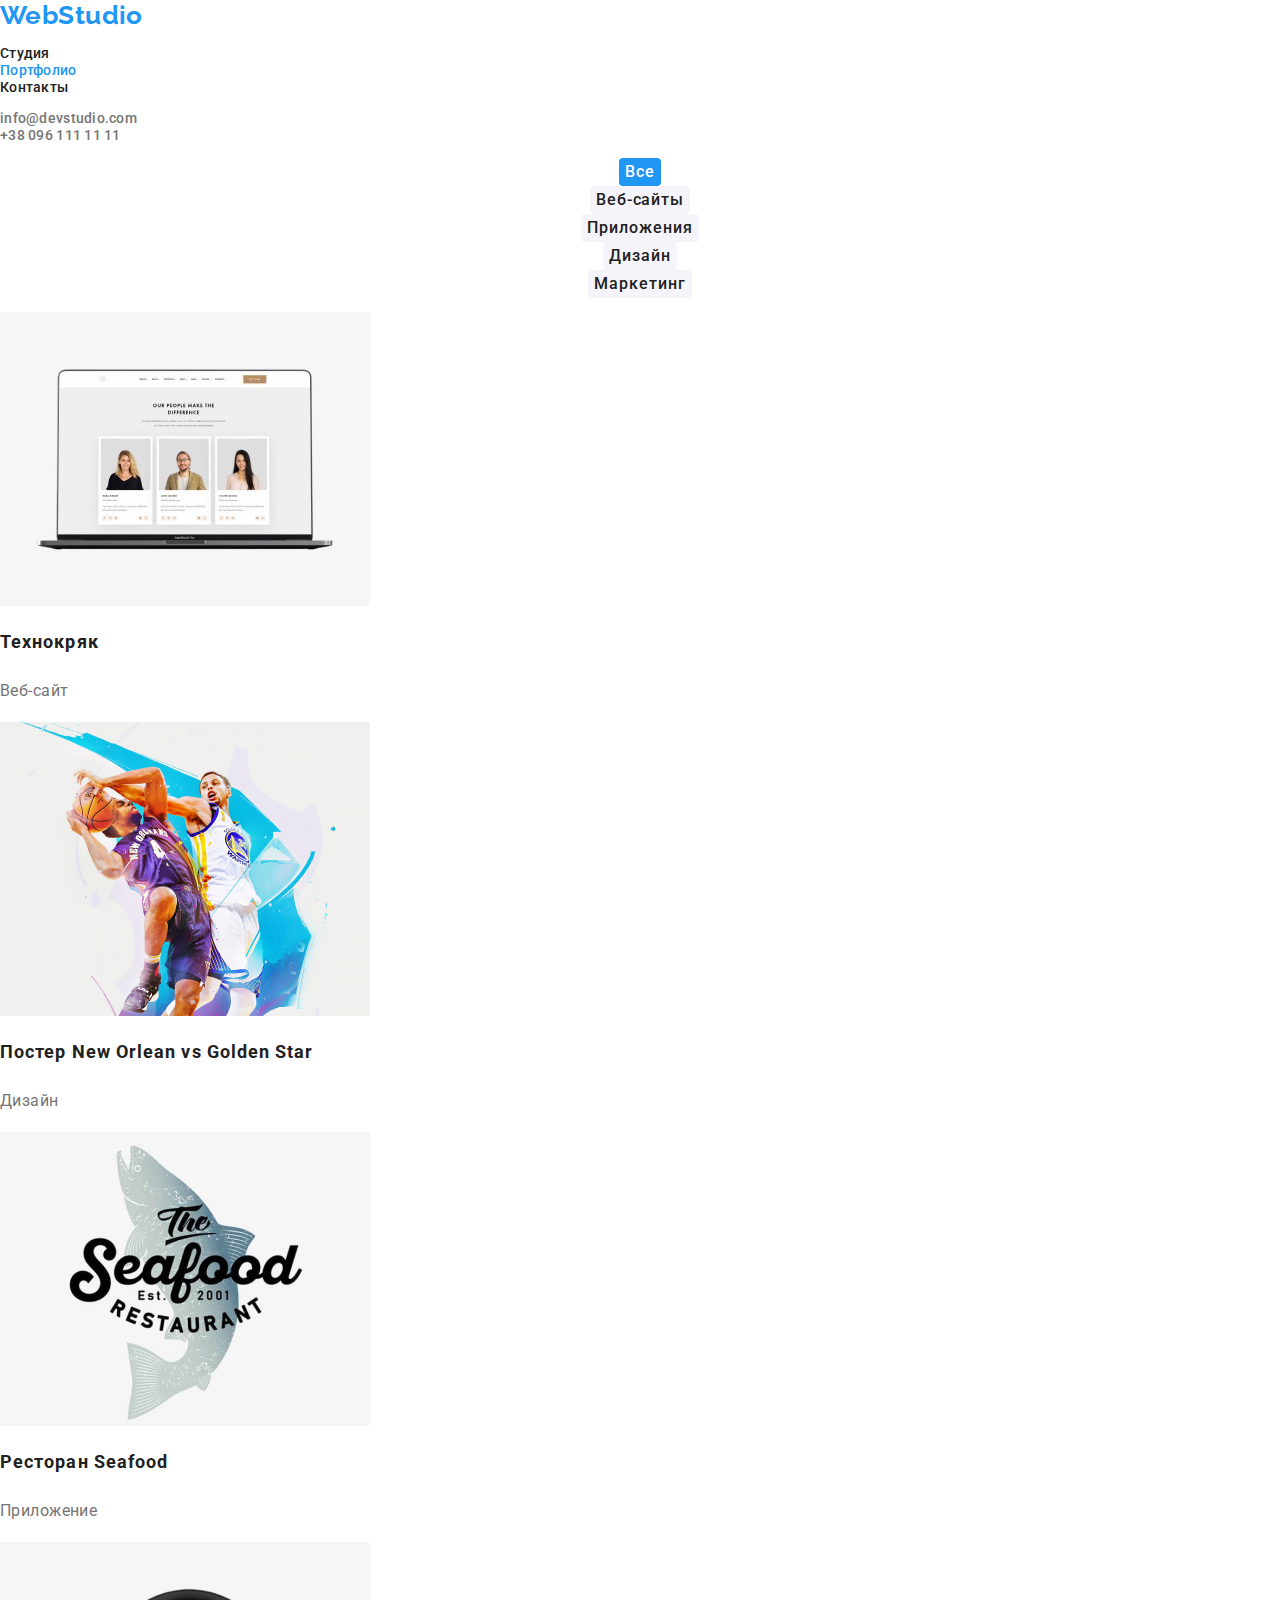
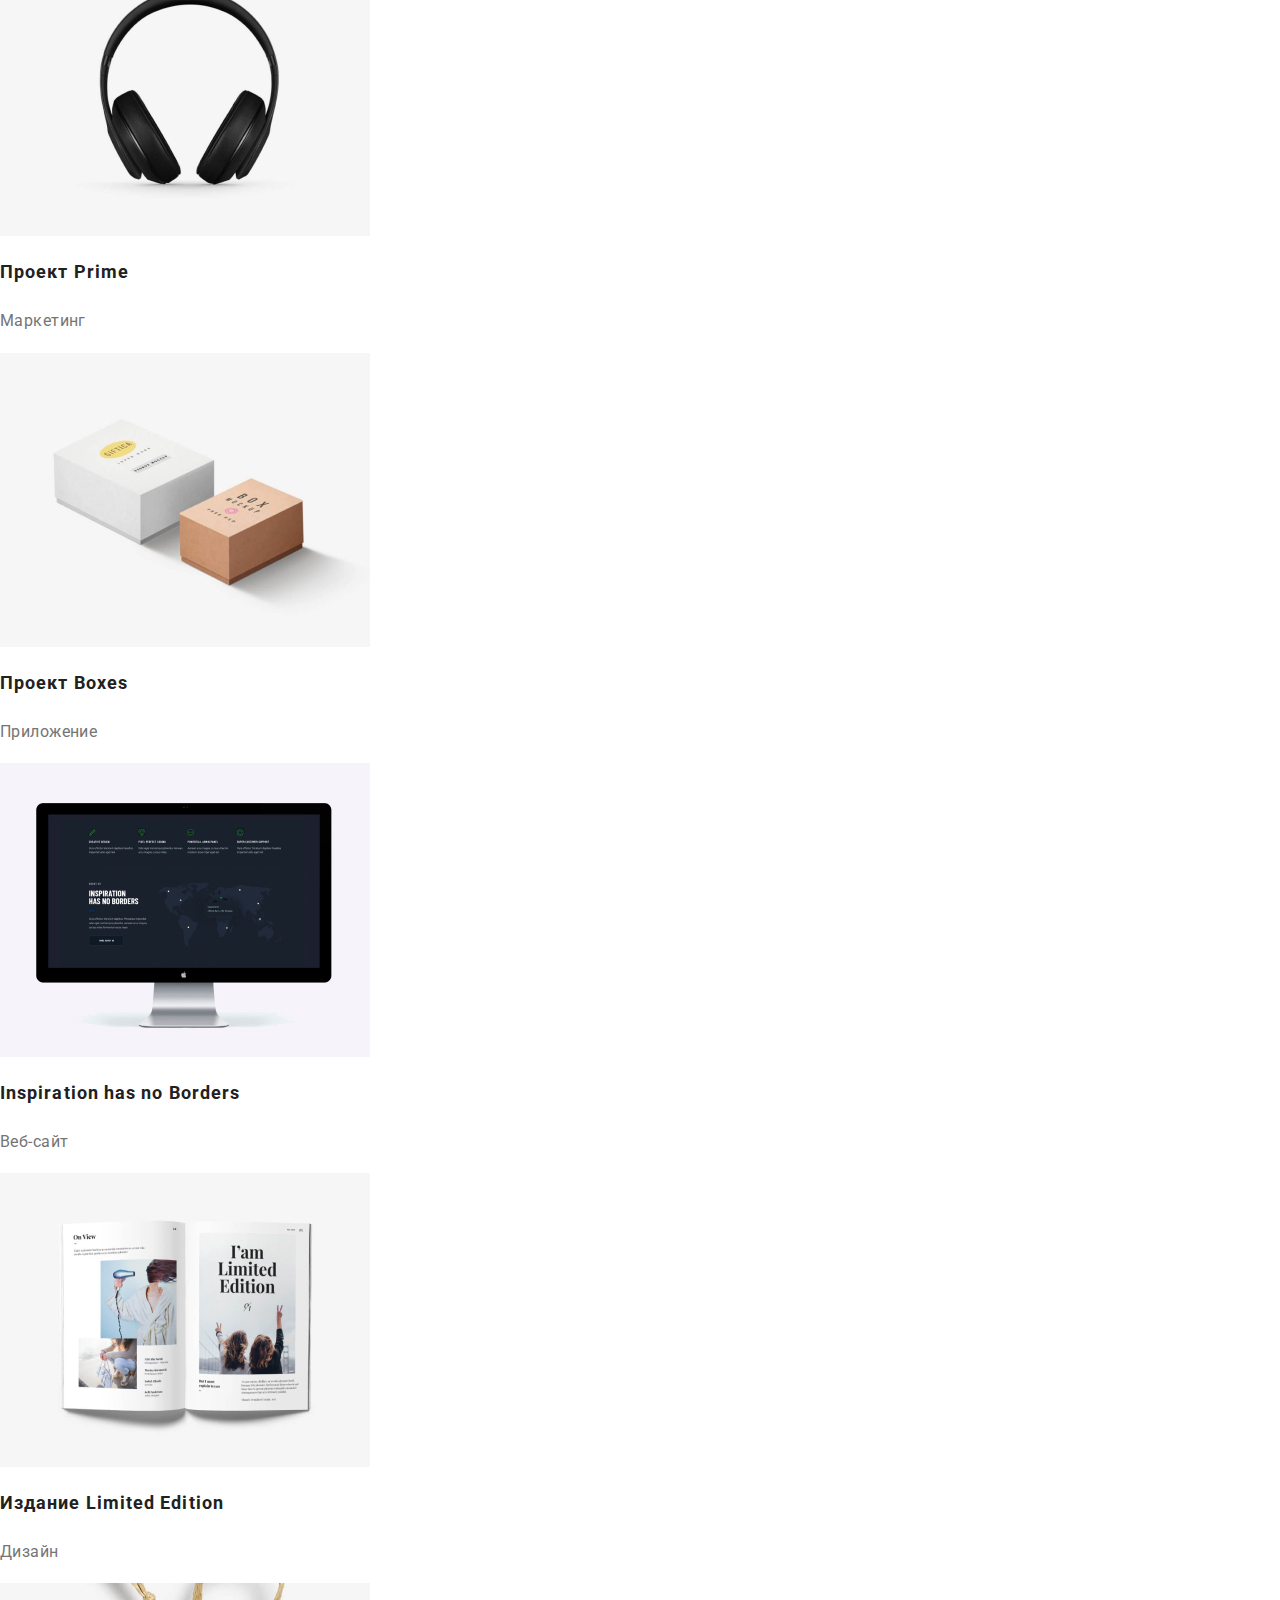
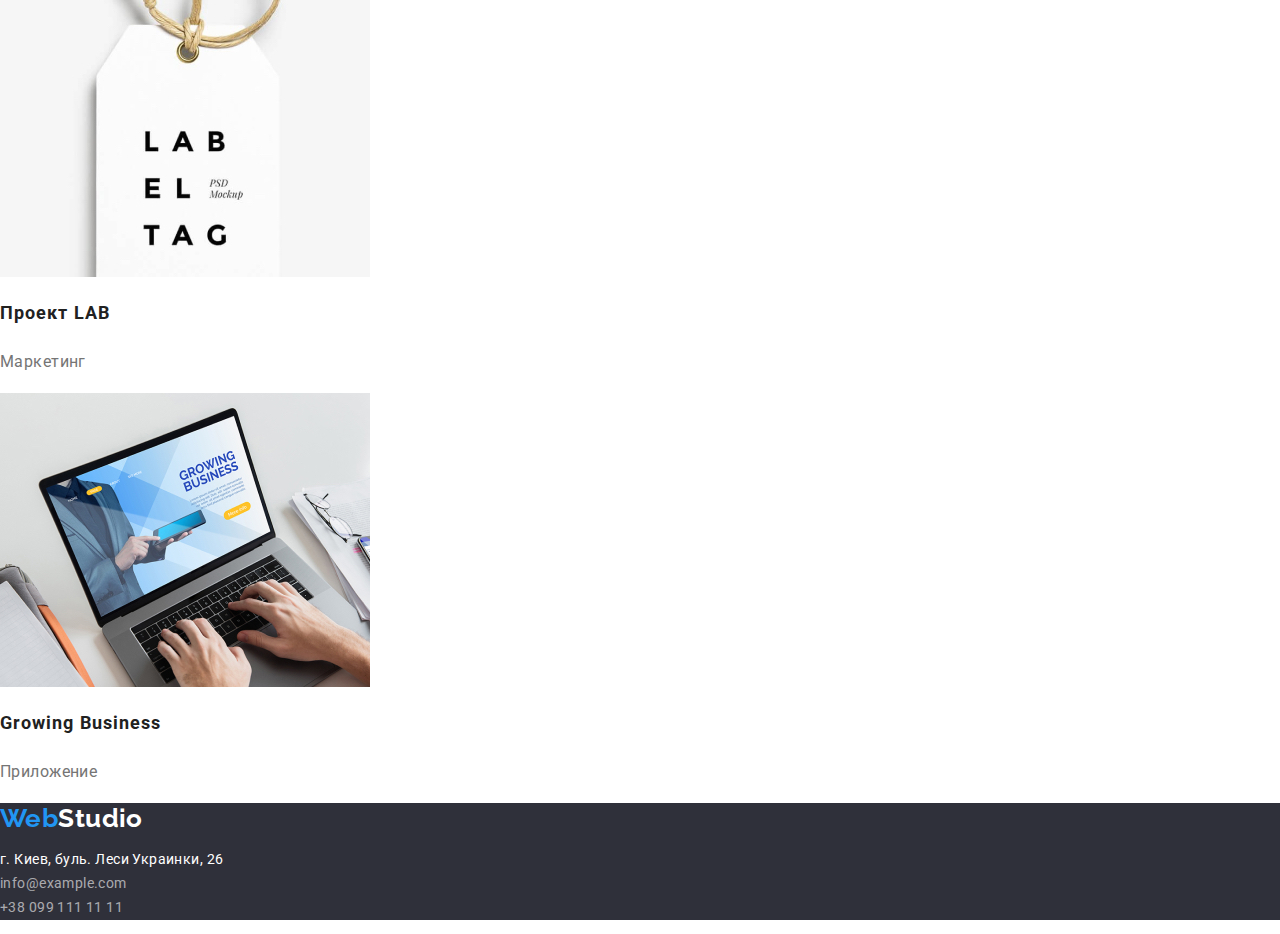
==== portfolio.html @ 5e972051 "Reset to WH2" ====
<!DOCTYPE html>
<html lang="ru">
  <head>
    <meta charset="UTF-8" />
    <meta http-equiv="X-UA-Compatible" content="IE=edge" />
    <meta name="viewport" content="width=device-width, initial-scale=1.0" />

    <!-- Fonts -->
    <!-- Fdixe F1: підключення одним посиланням -->
    <link rel="preconnect" href="https://fonts.googleapis.com" />
    <link rel="preconnect" href="https://fonts.gstatic.com" crossorigin />
    <link
      href="https://fonts.googleapis.com/css2?family=Raleway:wght@700&family=Roboto:wght@400;500;700;900&display=swap"
      rel="stylesheet"
    />
    <!-- End of Fonts -->

    <title>Портфолио</title>

    <!-- Styles -->
    <link
      rel="stylesheet"
      href="https://cdnjs.cloudflare.com/ajax/libs/modern-normalize/1.0.0/modern-normalize.min.css"
    />
    <link rel="stylesheet" href="./css/styles.css" />
  </head>

  <body>
    <header class="header">
      <a href="./index.html" class="header-logo" lang="en">
        <span class="accent">Web</span>Studio
      </a>

      <nav>
        <ul class="list-style-none">
          <li>
            <a href="./index.html" class="header-menu-item">Студия</a>
          </li>
          <li>
            <a href="./portfolio.html" class="header-menu-item accent">Портфолио</a>
          </li>
          <li>
            <a href="" class="header-menu-item">Контакты</a>
          </li>
        </ul>
      </nav>

      <ul class="list-style-none">
        <li>
          <a href="mailto:info@devstudio.com" class="header-link-item">info@devstudio.com</a>
        </li>
        <li>
          <a href="tel:+380961111111" class="header-link-item">+38 096 111 11 11</a>
        </li>
      </ul>
    </header>

    <main>
      <section>
        <h1 class="portfolio-title">Примеры выполненных работ</h1>

        <ul class="list-style-none">
          <li>
            <button type="button" class="filter-button accent-button">Все</button>
          </li>
          <li>
            <button type="button" class="filter-button">Веб-сайты</button>
          </li>
          <li>
            <button type="button" class="filter-button">Приложения</button>
          </li>
          <li>
            <button type="button" class="filter-button">Дизайн</button>
          </li>
          <li>
            <button type="button" class="filter-button">Маркетинг</button>
          </li>
        </ul>

        <ul class="list-style-none">
          <li>
            <a href="#" class="example-link">
              <img
                src="./images/portfolio-img-1-1.jpg"
                alt="Веб-сайт Технокряк"
                width="370"
                height="294"
              />
              <h2 class="example-title">Технокряк</h2>
              <p class="example-text">Веб-сайт</p>
            </a>
          </li>
          <li>
            <a href="#" class="example-link">
              <img
                src="./images/portfolio-img-1-2.jpg"
                alt="Дизайн Постер Нью Орлеан против Голден Стар"
                width="370"
                height="294"
              />
              <h2 class="example-title">Постер <span lang="en">New Orlean vs Golden Star</span></h2>
              <p class="example-text">Дизайн</p>
            </a>
          </li>
          <li>
            <a href="#" class="example-link">
              <img
                src="./images/portfolio-img-1-3.jpg"
                alt="Приложение Ресторан Сифуд"
                width="370"
                height="294"
              />
              <h2 class="example-title">Ресторан <span lang="en">Seafood</span></h2>
              <p class="example-text">Приложение</p></a
            >
          </li>
          <li>
            <a href="#" class="example-link">
              <img
                src="./images/portfolio-img-2-1.jpg"
                alt="Маркетинг Проект Прайм"
                width="370"
                height="294"
              />
              <h2 class="example-title">Проект <span lang="en">Prime</span></h2>
              <p class="example-text">Маркетинг</p>
            </a>
          </li>
          <li>
            <a href="#" class="example-link">
              <img
                src="./images/portfolio-img-2-2.jpg"
                alt="Приложение Проект Боксз"
                width="370"
                height="294"
              />
              <h2 class="example-title">Проект <span lang="en">Boxes</span></h2>
              <p class="example-text">Приложение</p>
            </a>
          </li>
          <li>
            <a href="#" class="example-link">
              <img
                src="./images/portfolio-img-2-3.jpg"
                alt="Веб-сайт Инспирейшн хэз ноу Бордерз"
                width="370"
                height="294"
              />
              <h2 class="example-title"><span lang="en">Inspiration has no Borders</span></h2>
              <p class="example-text">Веб-сайт</p>
            </a>
          </li>
          <li>
            <a href="#" class="example-link">
              <img
                src="./images/portfolio-img-3-1.jpg"
                alt="Дизайн Издание Лимитд Эдишн"
                width="370"
                height="294"
              />
              <h2 class="example-title">Издание <span lang="en">Limited Edition</span></h2>
              <p class="example-text">Дизайн</p></a
            >
          </li>
          <li>
            <a href="#" class="example-link">
              <img
                src="./images/portfolio-img-3-2.jpg"
                alt="Маркетинг Проект ЛЭБ"
                width="370"
                height="294"
              />
              <h2 class="example-title">Проект <span lang="en">LAB</span></h2>
              <p class="example-text">Маркетинг</p>
            </a>
          </li>
          <li>
            <a href="#" class="example-link">
              <img
                src="./images/portfolio-img-3-3.jpg"
                alt="Приложение Гроуин Бизнес"
                width="370"
                height="294"
              />
              <h2 class="example-title"><span lang="en">Growing Business</span></h2>
              <p class="example-text">Приложение</p></a
            >
          </li>
        </ul>
      </section>
    </main>

    <footer class="footer">
      <a href="./index.html" class="footer-logo" lang="en"><span class="accent">Web</span>Studio</a>
      <address class="footer-address">
        <ul class="list-style-none">
          <li class="footer-postadress">г. Киев, буль. Леси Украинки, 26</li>
          <li>
            <a href="mailto:info@example.com" class="footer-contacts">info@example.com</a>
          </li>
          <li>
            <a href="tel:+380991111111" class="footer-contacts">+38 099 111 11 11</a>
          </li>
        </ul>
      </address>
    </footer>
  </body>
</html>
---- css/styles.css ----
/* Colors of project */
:root {
  --logo-header-color: #000000;
  --logo-footer-color: #ffffff;
  --accent-color: #2196f3;
  --header-menu-color: #212121;
  --header-link-color: #757575;
  --header-border-color: #ececec;
  --footer-address-color: #ffffff;
  --footer-contacts-color: rgba(255, 255, 255, 0.6);
  --hero-title-color: #ffffff;
  --button-accent-color: #ffffff;
  --button-accent-bg: #2196f3;
  --button-color: #212121;
  --button-bg: #f5f4fa;
  --h2-color: #212121;
  --h3-color: #212121;
  --p-color: #757575;
  --body-bg: #ffffff;
  --footer-bg: #2f303a;
  --hero-bg: #2f303a;
  --header-bg: #ffffff;
  --border-line-color: #eeeeee;
  --our-team-section-bg: #f5f4fa;
}

/* body */
body {
  font-family: 'Roboto', 'Arial', sans-serif;
  background-color: var(--body-bg);
  color: var(--p-color);
  font-size: 14px;
  letter-spacing: 0.03em;
}

/* common styles for header and footer*/

/* Header */
.header {
  background-color: var(--header-bg);
  border-width: 2px;
  border-color: var(--header-border-color);
}

.nav {
  display: inline-block;
  width: 532px;
}
/* Logo */
.header-logo {
  font-family: 'Raleway', 'Arial', sans-serif;
  font-size: 26px;
  font-weight: 700;
  line-height: 1.19;
  color: var(--logo-header-color);
  text-decoration: none;
  margin-left: ;
  margin-top: 24;
}

.header-logo:hover,
.header-logo:focus {
  color: var(--accent-color);
}
/* End of logo */

/* Menu */

.header-menu {
  margin-left: 93px;
  margin-top: 32px;
  padding: 0;
}

.header-menu-item {
  text-decoration: none;
  font-weight: 500;
  color: var(--header-menu-color);
  line-height: 1.14;
  letter-spacing: 0.02em;
}

.header-menu-item:hover,
.header-menu-item:focus {
  color: var(--accent-color);
}
/* Links */

.header-link-item {
  text-decoration: none;
  font-weight: 500;
  color: var(--header-link-color);
  line-height: 1.14;
  letter-spacing: 0.02em;
}

.header-link-item:hover,
.header-link-item:focus {
  color: var(--accent-color);
}

/* Footer */
.footer {
  background-color: var(--footer-bg);
}

.footer-logo {
  font-family: 'Raleway', 'Arial', sans-serif;
  font-size: 26px;
  font-weight: 700;
  line-height: 1.19;
  color: var(--logo-footer-color);
  text-decoration: none;
}

.footer-logo:hover,
.footer-logo:focus {
  color: var(--accent-color);
}

.footer-address {
  font-style: normal;
}

.footer-postadress {
  line-height: 1.71;
  color: var(--footer-address-color);
}

.footer-contacts {
  text-decoration: none;
  color: var(--footer-contacts-color);
  line-height: 1.71;
}

.footer-contacts:hover,
.footer-contacts:focus {
  color: var(--accent-color);
}
/* styles for index.html/main */

/* Hero */
.hero {
  background-color: var(--hero-bg);
  color: var(--hero-title-color);
  padding-top: 200px;
}

.hero-title {
  font-weight: 900;
  font-size: 44px;
  line-height: 1.36;
  letter-spacing: 0.06em;
  text-transform: uppercase;
}

.hero-button {
  background-color: var(--button-accent-bg);
  color: var(--button-accent-color);
  border-color: var(--button-accent-bg);
  font-family: inherit;
  border-radius: 4px;
  font-weight: 700;
  font-size: 16px;
  line-height: 1.88;
  align-items: center;
  text-align: center;
  letter-spacing: 0.06em;
  margin-top: 30px;
  margin: auto;
  border-width: 2px;
  cursor: pointer;
}

.hero-button:hover,
.hero-button:focus {
  background-color: var(--button-accent-color);
  color: var(--button-accent-bg);
  border-color: var(--button-accent-bg);
}

/* Peculiarities */

.perculiarities {
  width: 1140px;
  margin: auto;
}

.peculiarities-title-hide,
.portfolio-title {
  display: none;
}

.peculiarities-title {
  font-weight: 700;
  line-height: 1.14;
  text-transform: uppercase;
  color: var(--h3-color);
}

.peculiarities-p {
  width: 270px;
  line-height: 1.71;
}
/* destinations */
.destinations {
  width: 1240px;
  margin: auto;
}

.destinations-title {
  font-weight: 700;
  font-size: 36px;
  line-height: 1.17;
  color: var(--h2-color);
}

/* Our team */
.team {
  background-color: var(--our-team-section-bg);
  padding: auto;
  padding-top: 94px;
  padding-bottom: 94px;
}
.team-title {
  font-weight: 700;
  font-size: 36px;
  line-height: 1.17;
  color: var(--h2-color);
}

.team-list {
  list-style: none;
}

.team-name {
  font-weight: 500;
  font-size: 16px;
  line-height: 1.19;
  color: var(--h3-color);
}

.team-position {
  font-size: 16px;
  line-height: 1.19;
  color: var(--p-color);
}
/* styles for portfolio.html/main */

.filter-button {
  background-color: var(--button-bg);
  color: var(--button-color);
  border-radius: 4px;
  font-family: inherit;
  font-weight: 500;
  font-size: 16px;
  line-height: 1.63;
  display: flex;
  align-items: center;
  text-align: center;
  letter-spacing: 0.06em;
  margin-top: 30px;
  margin: auto;
  border: none;
  cursor: pointer;
}

.filter-button:hover,
.filter-button:focus {
  background-color: var(--button-accent-bg);
  color: var(--button-accent-color);
}

.accent-button {
  background-color: var(--button-accent-bg);
  color: var(--button-accent-color);
}

.example-link {
  text-decoration: none;
  color: inherit;
}

.example-title {
  font-weight: 700;
  font-size: 18px;
  line-height: 2;
  letter-spacing: 0.06em;
  color: var(--h2-color);
}

.example-text {
  font-size: 16px;
  line-height: 1.88;
}
/* Color accent */
.accent {
  color: var(--accent-color);
}
/* List style: none */
.list-style-none {
  padding: 0;
  list-style: none;
  text-decoration: none;
}

.item-inline-block {
  display: inline-block;
}
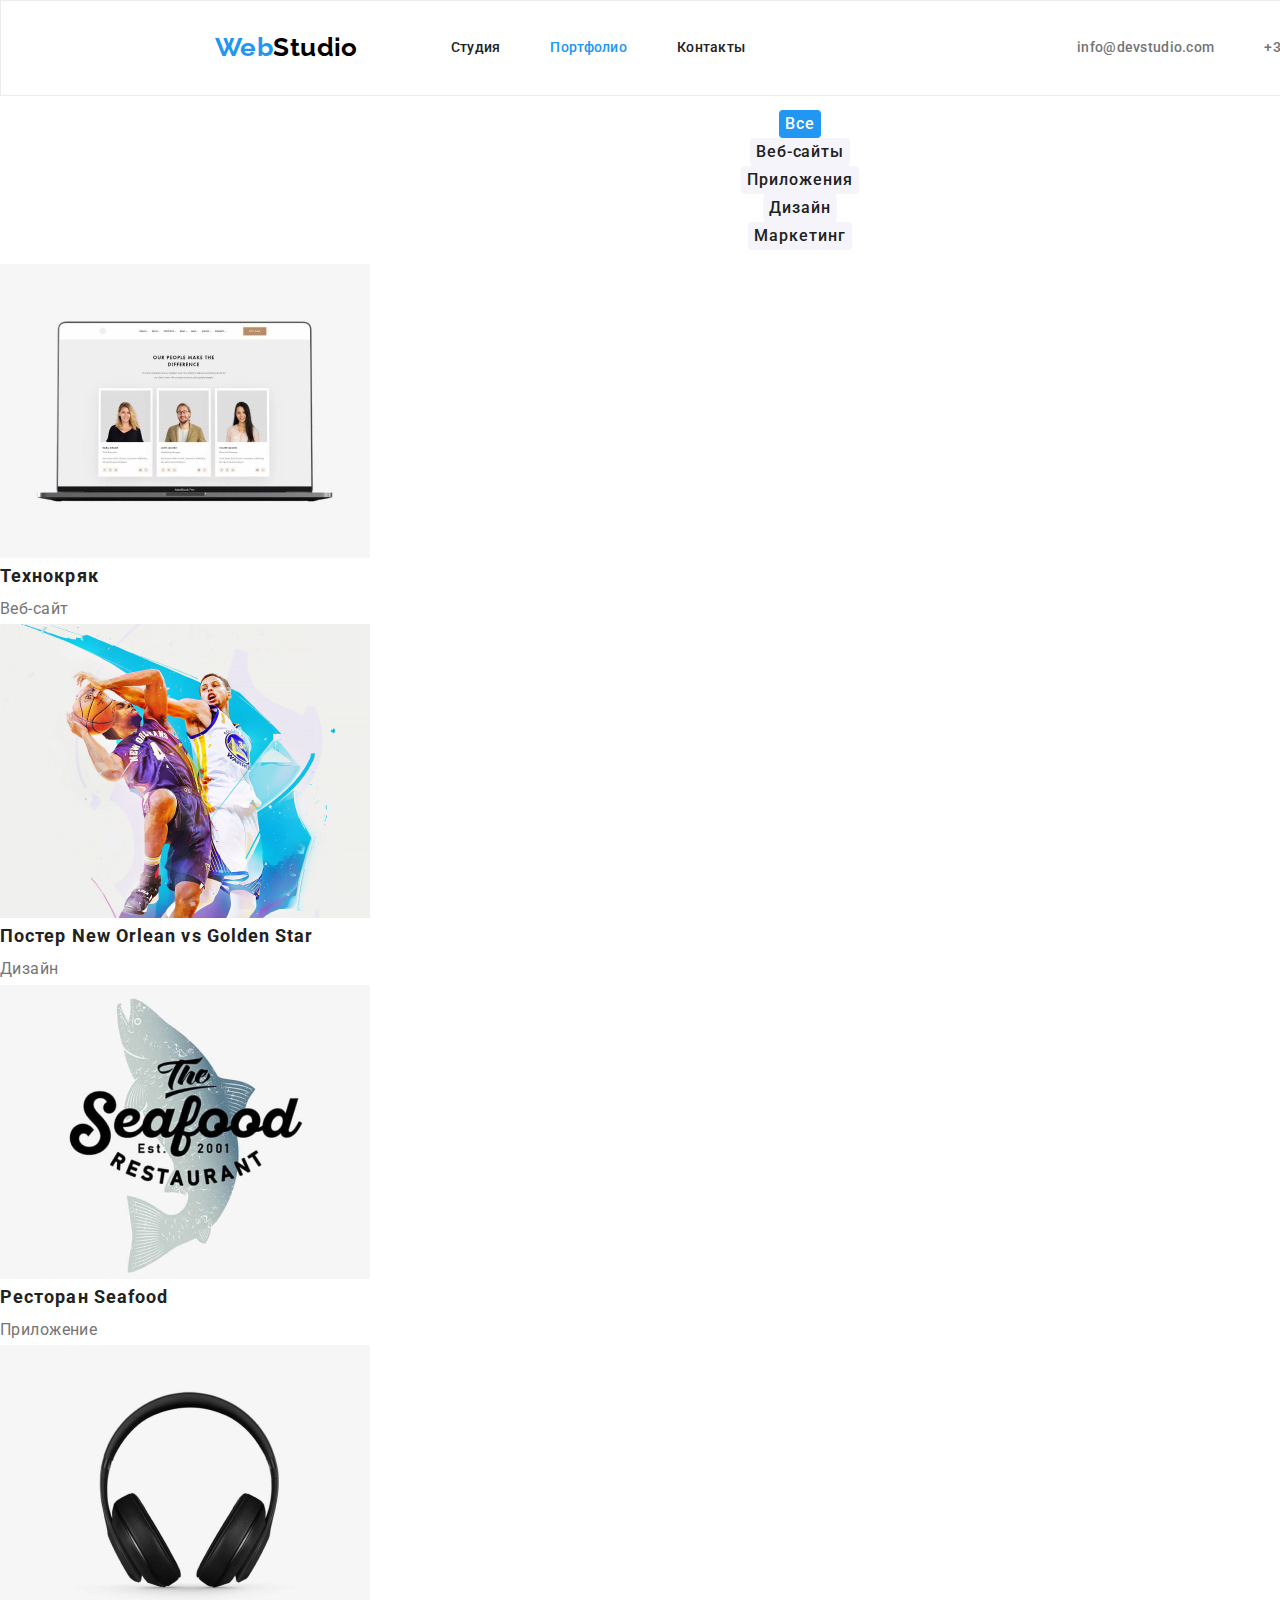
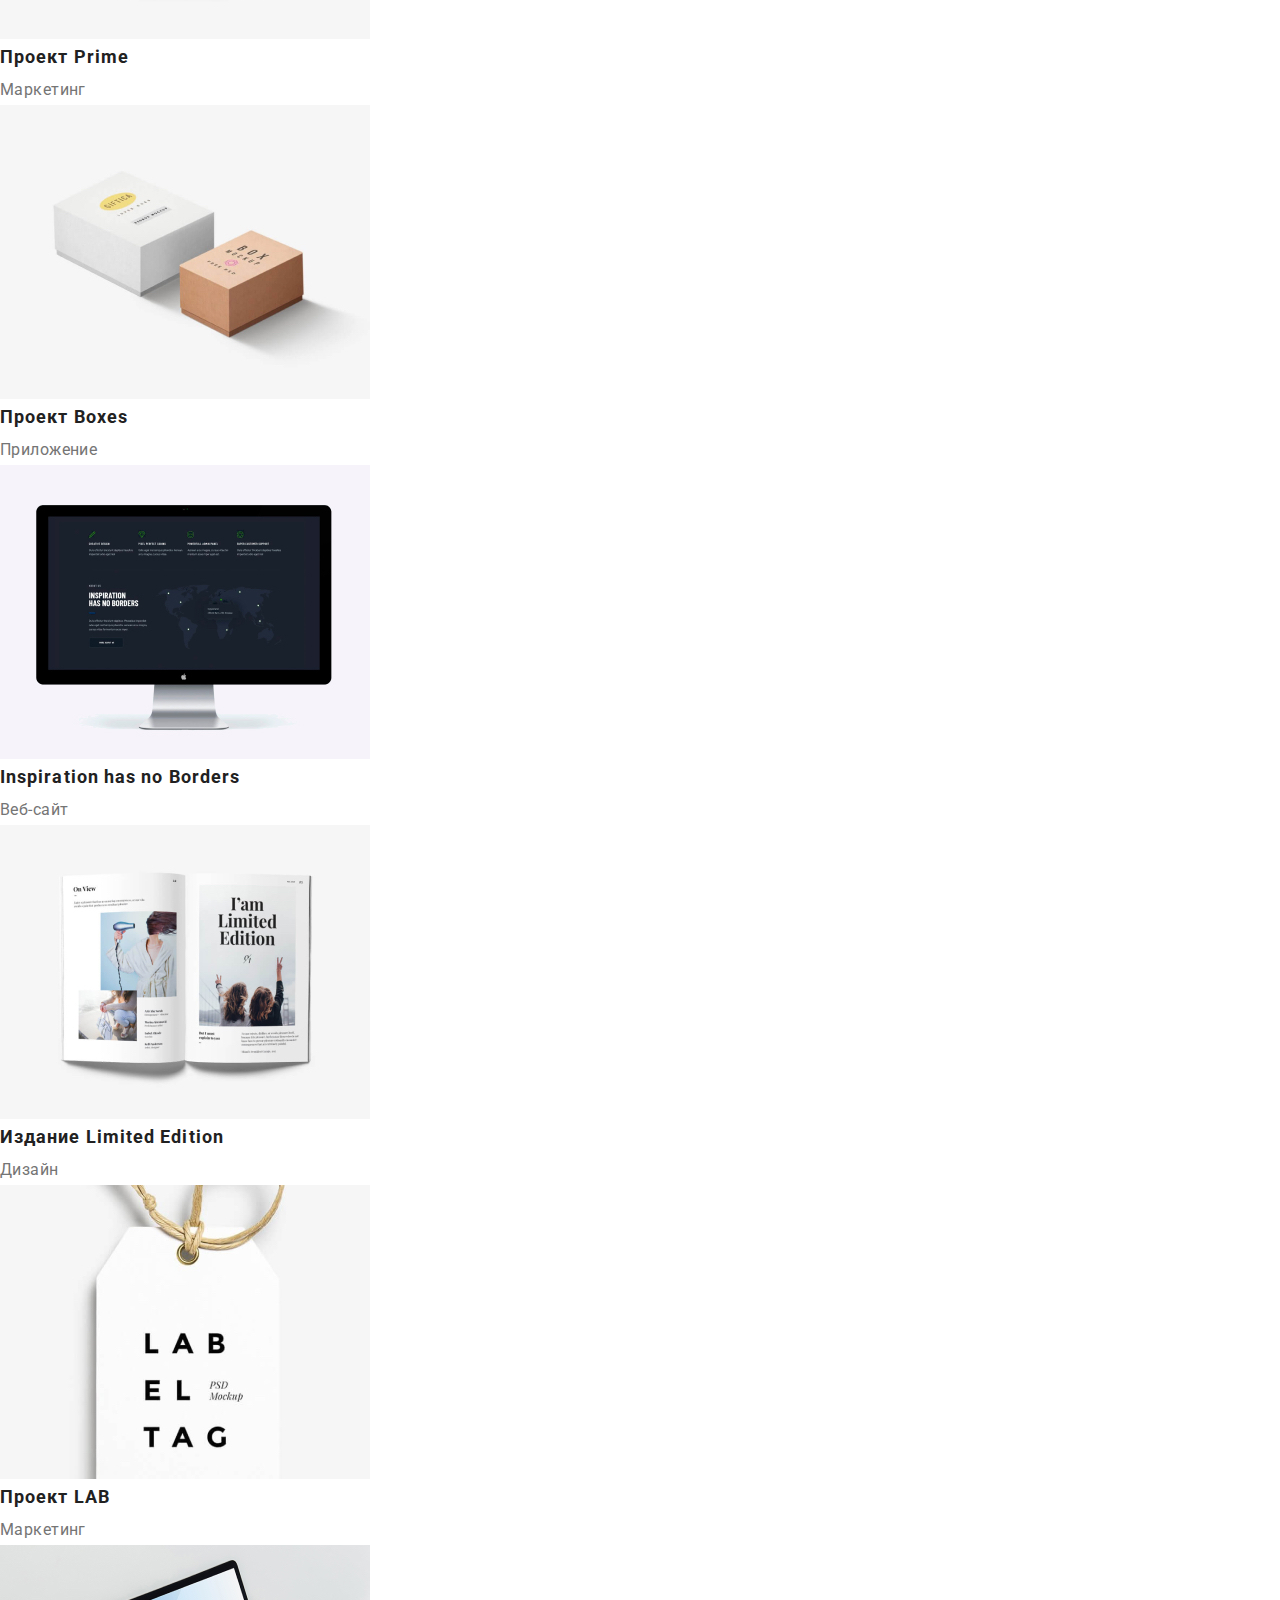
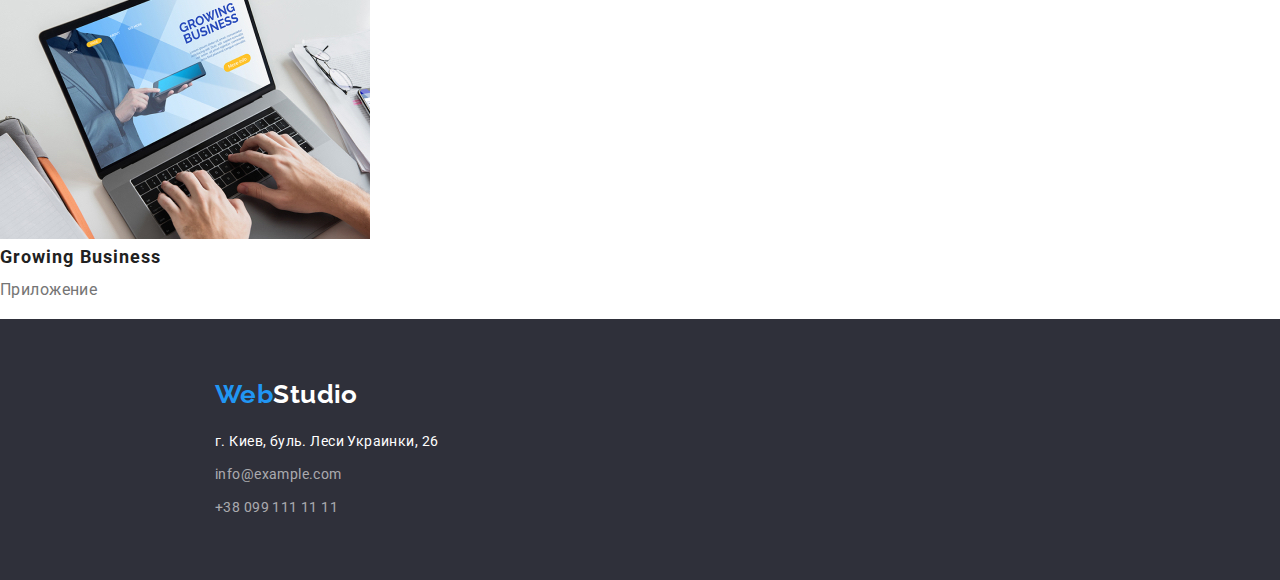
==== commit 6715f71c: "fixed footer" ====
--- a/portfolio.html
+++ b/portfolio.html
@@ -27,32 +27,35 @@
 
   <body>
     <header class="header">
-      <a href="./index.html" class="header-logo" lang="en">
+			<div class="container">
+				<a href="./index.html" class="header-logo" lang="en">
         <span class="accent">Web</span>Studio
       </a>
 
       <nav>
-        <ul class="list-style-none">
-          <li>
-            <a href="./index.html" class="header-menu-item">Студия</a>
-          </li>
-          <li>
-            <a href="./portfolio.html" class="header-menu-item accent">Портфолио</a>
-          </li>
-          <li>
-            <a href="" class="header-menu-item">Контакты</a>
+        <ul class="header-menu">
+          <li class="header-item">
+            <a href="./index.html" class="header-menu-item-decor">Студия</a>
+          </li>
+          <li class="header-item">
+            <a href="./portfolio.html" class="header-menu-item-decor accent">Портфолио</a>
+          </li>
+          <li class="header-item">
+            <a href="" class="header-menu-item-decor">Контакты</a>
           </li>
         </ul>
       </nav>
 
-      <ul class="list-style-none">
+      <ul class="header-links">
+        <li class="header-item">
+          <a href="mailto:info@devstudio.com" class="header-link-item-decor">info@devstudio.com</a>
+        </li class="header-item">
         <li>
-          <a href="mailto:info@devstudio.com" class="header-link-item">info@devstudio.com</a>
-        </li>
-        <li>
-          <a href="tel:+380961111111" class="header-link-item">+38 096 111 11 11</a>
+          <a href="tel:+380961111111" class="header-link-item-decor">+38 096 111 11 11</a>
         </li>
       </ul>
+			</div>
+      
     </header>
 
     <main>
@@ -191,18 +194,20 @@
     </main>
 
     <footer class="footer">
-      <a href="./index.html" class="footer-logo" lang="en"><span class="accent">Web</span>Studio</a>
-      <address class="footer-address">
-        <ul class="list-style-none">
-          <li class="footer-postadress">г. Киев, буль. Леси Украинки, 26</li>
-          <li>
-            <a href="mailto:info@example.com" class="footer-contacts">info@example.com</a>
-          </li>
-          <li>
-            <a href="tel:+380991111111" class="footer-contacts">+38 099 111 11 11</a>
+			<div class="container">
+				<a href="/" class="footer-logo" lang="en"><span class="accent">Web</span>Studio</a>
+      <address>
+        <ul class="footer-address-lists">
+          <li class="footer-postaddress">г. Киев, буль. Леси Украинки, 26</li>
+          <li>
+            <a href="mailto:info@example.com" class="footer-mailto">info@example.com</a>
+          </li>
+          <li>
+            <a href="tel:+380991111111" class="footer-tel">+38 099 111 11 11</a>
           </li>
         </ul>
       </address>
+			</div>
     </footer>
   </body>
 </html>
--- a/css/styles.css
+++ b/css/styles.css
@@ -22,6 +22,10 @@
   --header-bg: #ffffff;
   --border-line-color: #eeeeee;
   --our-team-section-bg: #f5f4fa;
+
+  --grid-set-gap: 30px;
+  --container-width: 1200px;
+  --body-width: 1600px;
 }
 
 /* body */
@@ -31,48 +35,86 @@
   color: var(--p-color);
   font-size: 14px;
   letter-spacing: 0.03em;
-}
-
+  width: var(--body-width);
+}
+
+h1,
+h2,
+h3,
+p {
+  margin: 0;
+}
+
+ul[class],
+li {
+  padding: 0;
+  list-style: none;
+  text-decoration: none;
+}
+
+img {
+  display: block;
+  max-width: 100%;
+  height: auto;
+}
 /* common styles for header and footer*/
+
+.container {
+  display: inherit;
+  flex-direction: inherit;
+  align-items: inherit;
+  justify-content: inherit;
+  width: var(--container-width);
+  padding-left: 15px;
+  padding-right: 15px;
+
+  margin-left: auto;
+  margin-right: auto;
+}
 
 /* Header */
 .header {
+  display: flex;
+  align-items: center;
+  width: 100%;
   background-color: var(--header-bg);
-  border-width: 2px;
-  border-color: var(--header-border-color);
-}
-
-.nav {
-  display: inline-block;
-  width: 532px;
-}
+  border: 1px solid var(--header-border-color);
+  padding-top: 24px;
+  padding-bottom: 25px;
+}
+
 /* Logo */
 .header-logo {
+  display: block;
   font-family: 'Raleway', 'Arial', sans-serif;
   font-size: 26px;
   font-weight: 700;
   line-height: 1.19;
   color: var(--logo-header-color);
   text-decoration: none;
-  margin-left: ;
-  margin-top: 24;
 }
 
 .header-logo:hover,
 .header-logo:focus {
   color: var(--accent-color);
 }
-/* End of logo */
 
 /* Menu */
 
 .header-menu {
+  display: flex;
   margin-left: 93px;
-  margin-top: 32px;
-  padding: 0;
-}
-
-.header-menu-item {
+}
+
+.header-item {
+  display: block;
+}
+
+.header-item:not(:last-child) {
+  margin-right: 50px;
+}
+
+.header-menu-item-decor {
   text-decoration: none;
   font-weight: 500;
   color: var(--header-menu-color);
@@ -80,13 +122,18 @@
   letter-spacing: 0.02em;
 }
 
-.header-menu-item:hover,
-.header-menu-item:focus {
+.header-menu-item-decor:hover,
+.header-menu-item-decor:focus {
   color: var(--accent-color);
 }
 /* Links */
 
-.header-link-item {
+.header-links {
+  display: flex;
+  margin-left: auto;
+}
+
+.header-link-item-decor {
   text-decoration: none;
   font-weight: 500;
   color: var(--header-link-color);
@@ -94,23 +141,31 @@
   letter-spacing: 0.02em;
 }
 
-.header-link-item:hover,
-.header-link-item:focus {
+.header-link-item-decor:hover,
+.header-link-item-decor:focus {
   color: var(--accent-color);
 }
 
 /* Footer */
 .footer {
+  display: block;
+  /* flex-direction: inherit; */
+  /* align-items: inherit; */
+  /* justify-content: inherit; */
   background-color: var(--footer-bg);
+  padding-top: 60px;
+  padding-bottom: 60px;
 }
 
 .footer-logo {
+  display: block;
   font-family: 'Raleway', 'Arial', sans-serif;
   font-size: 26px;
   font-weight: 700;
   line-height: 1.19;
   color: var(--logo-footer-color);
   text-decoration: none;
+  margin-bottom: 20px;
 }
 
 .footer-logo:hover,
@@ -118,16 +173,27 @@
   color: var(--accent-color);
 }
 
-.footer-address {
+.footer-address-lists {
+  display: block;
   font-style: normal;
-}
-
-.footer-postadress {
+  margin: 0;
+}
+
+.footer-postaddress {
   line-height: 1.71;
   color: var(--footer-address-color);
-}
-
-.footer-contacts {
+  margin-bottom: 9px;
+}
+
+.footer-mailto {
+  display: block;
+  text-decoration: none;
+  color: var(--footer-contacts-color);
+  line-height: 1.71;
+  margin-bottom: 9px;
+}
+
+.footer-tel {
   text-decoration: none;
   color: var(--footer-contacts-color);
   line-height: 1.71;
@@ -193,6 +259,7 @@
 
 .peculiarities-title {
   font-weight: 700;
+  font-size: 14px;
   line-height: 1.14;
   text-transform: uppercase;
   color: var(--h3-color);
@@ -227,10 +294,6 @@
   font-size: 36px;
   line-height: 1.17;
   color: var(--h2-color);
-}
-
-.team-list {
-  list-style: none;
 }
 
 .team-name {
@@ -297,13 +360,3 @@
 .accent {
   color: var(--accent-color);
 }
-/* List style: none */
-.list-style-none {
-  padding: 0;
-  list-style: none;
-  text-decoration: none;
-}
-
-.item-inline-block {
-  display: inline-block;
-}
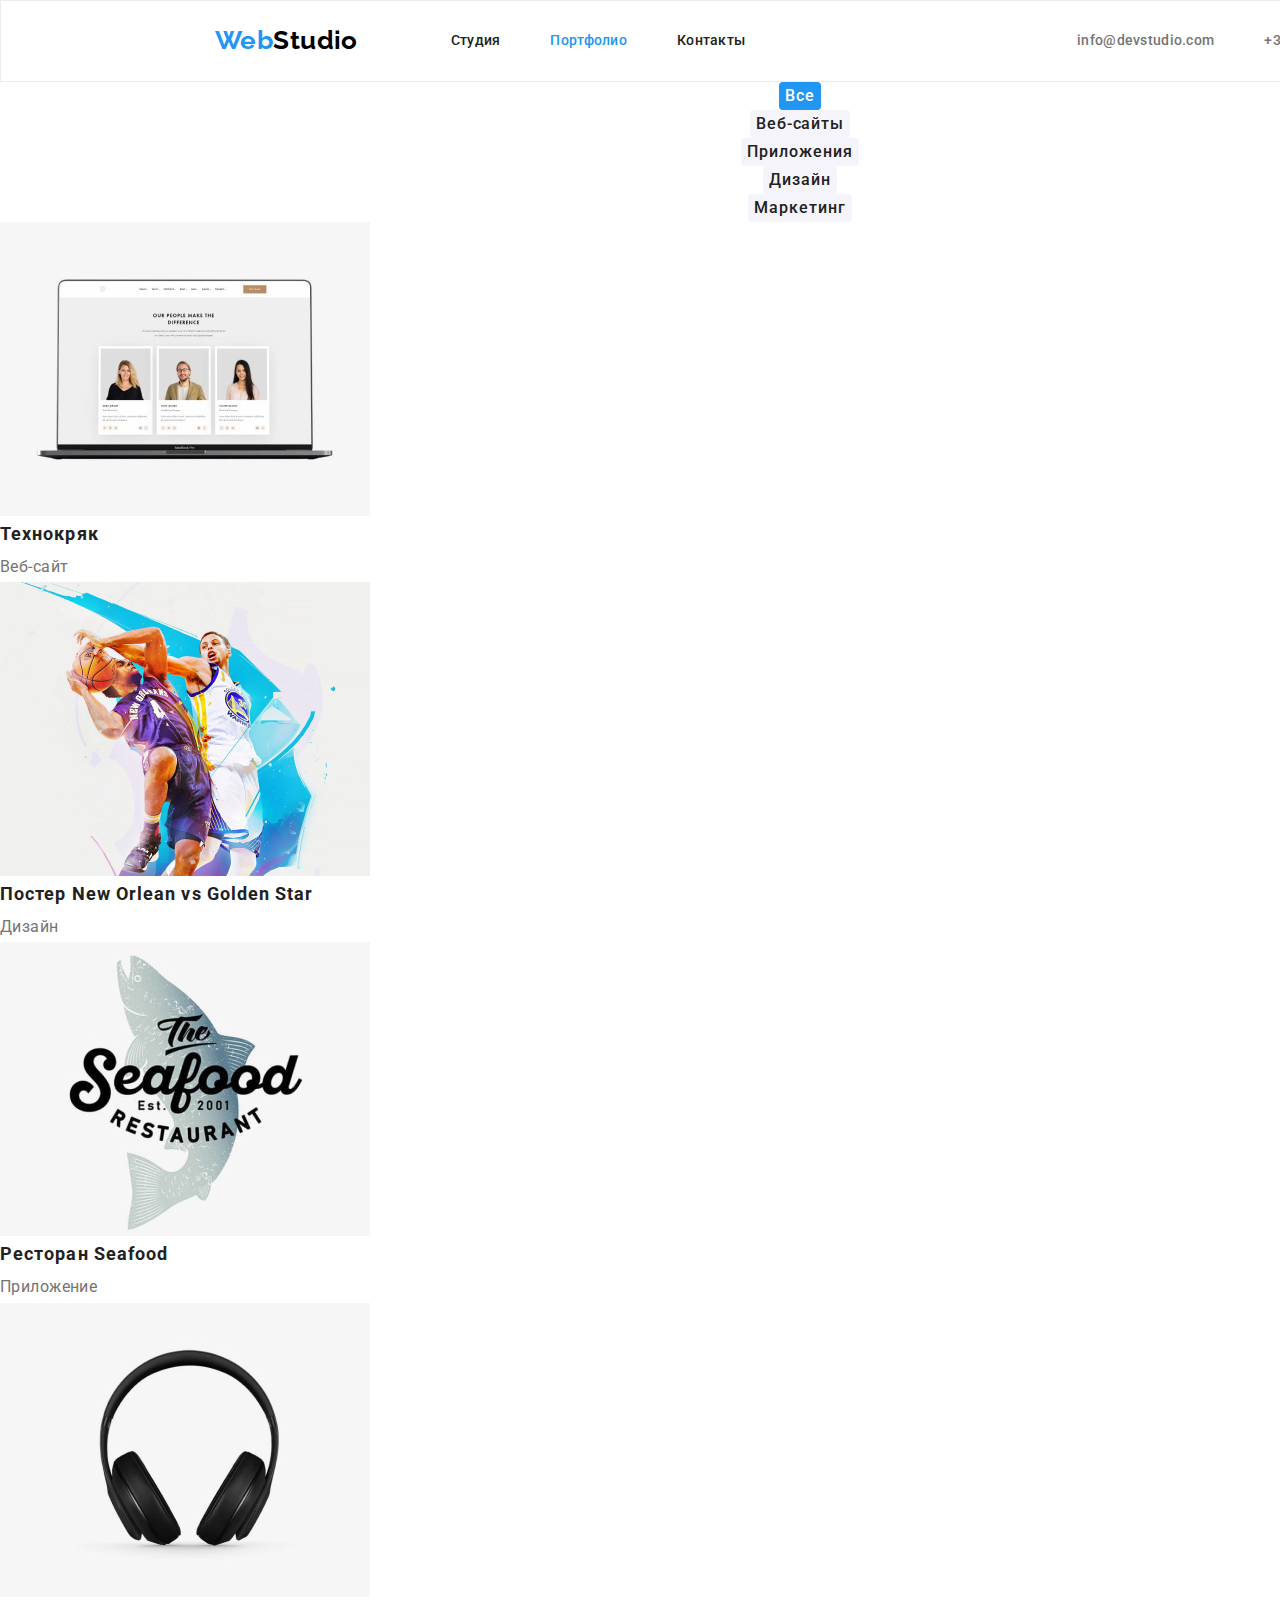
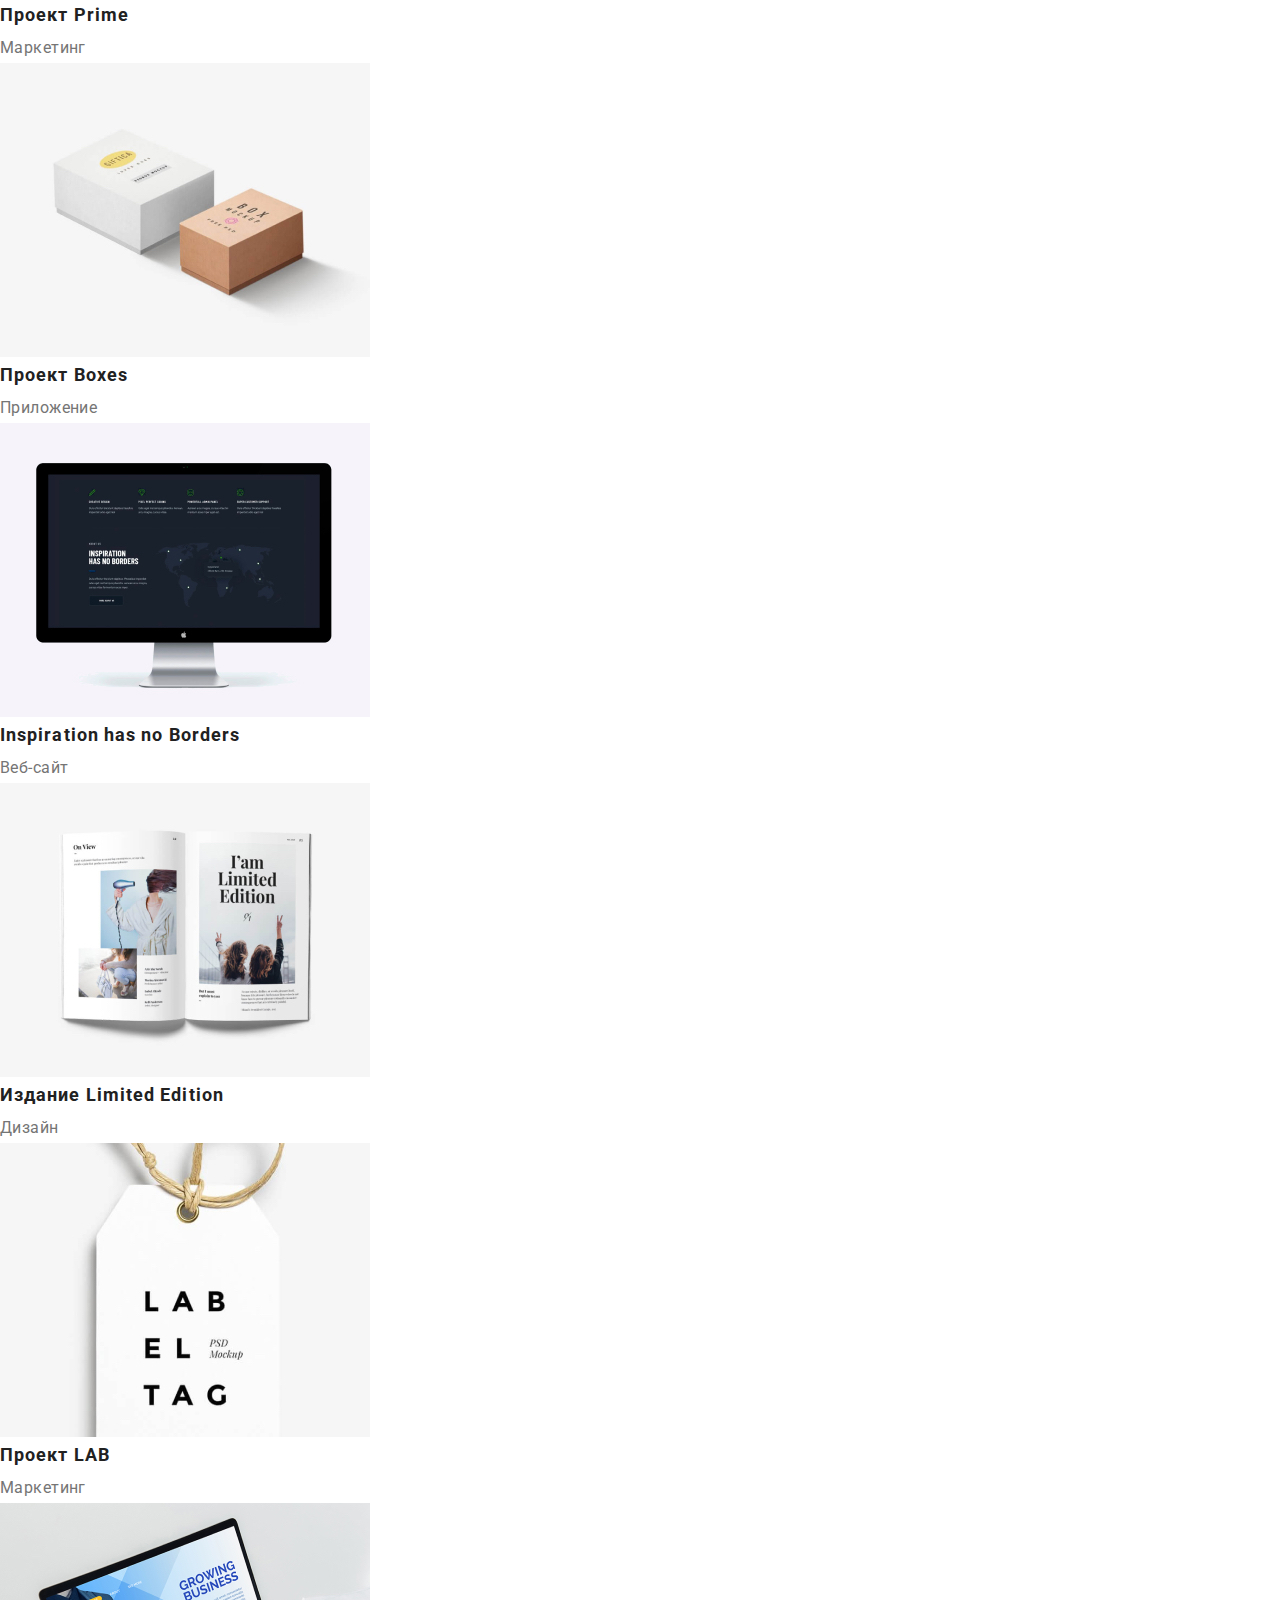
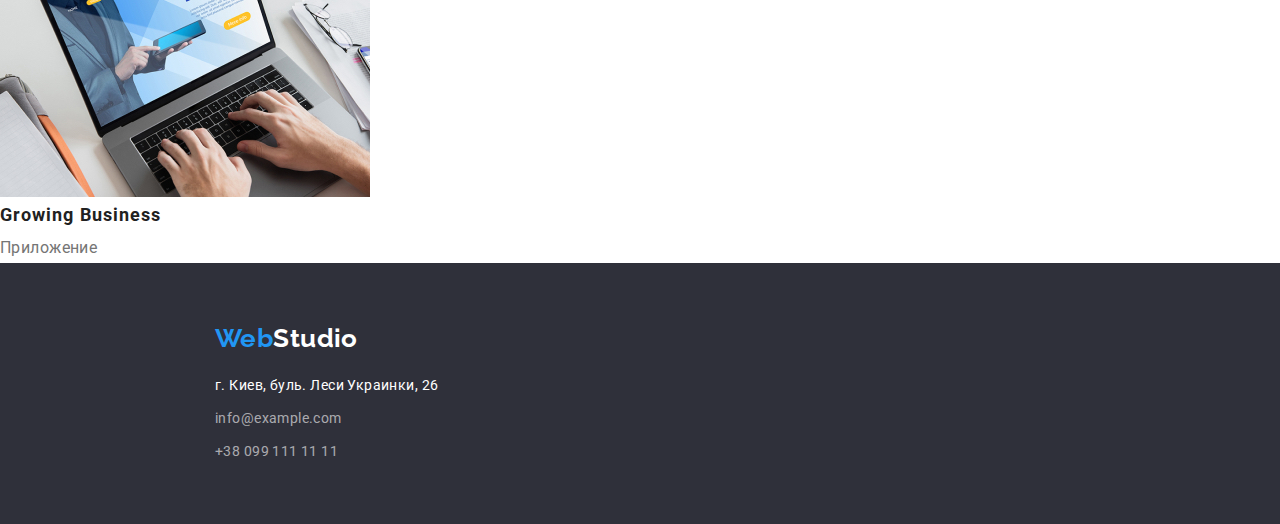
==== commit 38c71f91: "Fixed all in index.html" ====
--- a/portfolio.html
+++ b/portfolio.html
@@ -60,7 +60,7 @@
 
     <main>
       <section>
-        <h1 class="portfolio-title">Примеры выполненных работ</h1>
+        <h1 class="visually-hidden">Примеры выполненных работ</h1>
 
         <ul class="list-style-none">
           <li>
--- a/css/styles.css
+++ b/css/styles.css
@@ -22,9 +22,12 @@
   --header-bg: #ffffff;
   --border-line-color: #eeeeee;
   --our-team-section-bg: #f5f4fa;
+  --card-bg: #ffffff;
 
   --grid-set-gap: 30px;
   --container-width: 1200px;
+  --default-pdleft: 15px;
+  --default-pdright: 15px;
   --body-width: 1600px;
 }
 
@@ -45,11 +48,13 @@
   margin: 0;
 }
 
-ul[class],
+ul,
 li {
+  margin: 0;
+  list-style: none;
+  text-decoration: none;
+  padding-inline-start: 0;
   padding: 0;
-  list-style: none;
-  text-decoration: none;
 }
 
 img {
@@ -59,14 +64,23 @@
 }
 /* common styles for header and footer*/
 
+.visually-hidden {
+  position: absolute;
+  width: 1px;
+  height: 1px;
+  margin: -1px;
+  border: 0;
+  padding: 0;
+  white-space: nowrap;
+  clip-path: inset(100%);
+  clip: rect(0 0 0 0);
+  overflow: hidden;
+}
+
 .container {
-  display: inherit;
-  flex-direction: inherit;
-  align-items: inherit;
-  justify-content: inherit;
   width: var(--container-width);
-  padding-left: 15px;
-  padding-right: 15px;
+  padding-left: var(--default-pdleft);
+  padding-right: var(--default-pdright);
 
   margin-left: auto;
   margin-right: auto;
@@ -74,8 +88,6 @@
 
 /* Header */
 .header {
-  display: flex;
-  align-items: center;
   width: 100%;
   background-color: var(--header-bg);
   border: 1px solid var(--header-border-color);
@@ -83,6 +95,11 @@
   padding-bottom: 25px;
 }
 
+.header .container {
+  display: flex;
+  align-items: center;
+}
+
 /* Logo */
 .header-logo {
   display: block;
@@ -148,10 +165,6 @@
 
 /* Footer */
 .footer {
-  display: block;
-  /* flex-direction: inherit; */
-  /* align-items: inherit; */
-  /* justify-content: inherit; */
   background-color: var(--footer-bg);
   padding-top: 60px;
   padding-bottom: 60px;
@@ -199,8 +212,10 @@
   line-height: 1.71;
 }
 
-.footer-contacts:hover,
-.footer-contacts:focus {
+.footer-mailto:hover,
+.footer-mailto:focus,
+.footer-tel:hover,
+.footer-tel:focus {
   color: var(--accent-color);
 }
 /* styles for index.html/main */
@@ -209,7 +224,7 @@
 .hero {
   background-color: var(--hero-bg);
   color: var(--hero-title-color);
-  padding-top: 200px;
+  text-align: center;
 }
 
 .hero-title {
@@ -218,6 +233,8 @@
   line-height: 1.36;
   letter-spacing: 0.06em;
   text-transform: uppercase;
+  padding-top: 200px;
+  margin-bottom: 30px;
 }
 
 .hero-button {
@@ -226,16 +243,16 @@
   border-color: var(--button-accent-bg);
   font-family: inherit;
   border-radius: 4px;
+  border-width: 2px;
+  border-style: solid;
   font-weight: 700;
   font-size: 16px;
   line-height: 1.88;
-  align-items: center;
-  text-align: center;
   letter-spacing: 0.06em;
-  margin-top: 30px;
-  margin: auto;
-  border-width: 2px;
   cursor: pointer;
+  width: 200px;
+  height: 50px;
+  margin-bottom: 200px;
 }
 
 .hero-button:hover,
@@ -248,31 +265,41 @@
 /* Peculiarities */
 
 .perculiarities {
-  width: 1140px;
-  margin: auto;
-}
-
-.peculiarities-title-hide,
-.portfolio-title {
-  display: none;
+  padding-top: 94px;
+  width: 1200px;
+  margin: 0 auto;
+}
+
+.perculiarities-list {
+  display: flex;
+  margin-left: calc(-1 * var(--grid-set-gap));
+  margin-top: calc(-1 * var(--grid-set-gap));
+  margin-right: 0px;
+}
+
+.perculiarities-item {
+  width: calc(100% / 4 - calc(3 * var(--grid-set-gap) / 4));
+  margin-left: var(--grid-set-gap);
+  margin-top: var(--grid-set-gap);
 }
 
 .peculiarities-title {
+  display: block;
   font-weight: 700;
   font-size: 14px;
   line-height: 1.14;
   text-transform: uppercase;
   color: var(--h3-color);
+  margin-bottom: 10px;
 }
 
 .peculiarities-p {
-  width: 270px;
   line-height: 1.71;
 }
 /* destinations */
 .destinations {
-  width: 1240px;
-  margin: auto;
+  padding-top: 94px;
+  text-align: center;
 }
 
 .destinations-title {
@@ -280,20 +307,57 @@
   font-size: 36px;
   line-height: 1.17;
   color: var(--h2-color);
-}
-
+  margin-bottom: 50px;
+}
+
+.destinations-list {
+  display: flex;
+  margin-left: calc(-1 * var(--grid-set-gap));
+  margin-top: calc(-1 * var(--grid-set-gap));
+  margin-right: 0px;
+  margin-bottom: 0px;
+}
+
+.destinations-item {
+  flex-basis: calc(100% / 3 - calc(2 * var(--grid-set-gap) / 3));
+  margin-left: var(--grid-set-gap);
+  margin-top: var(--grid-set-gap);
+}
 /* Our team */
 .team {
   background-color: var(--our-team-section-bg);
-  padding: auto;
   padding-top: 94px;
   padding-bottom: 94px;
-}
+  margin-top: 94px;
+}
+
+.team-cards {
+  display: flex;
+  margin-left: calc(-1 * var(--grid-set-gap));
+  margin-top: calc(-1 * var(--grid-set-gap));
+  margin-right: 0px;
+  text-align: center;
+}
+
+.team-card {
+  width: calc(100% / 4 - calc(3 * var(--grid-set-gap) / 4));
+  margin-left: var(--grid-set-gap);
+  margin-top: var(--grid-set-gap);
+}
+
+.card {
+  border-radius: 0px 0px 4px 4px;
+  box-shadow: 0px 1px 3px rgba(0, 0, 0, 0.12), 0px 1px 1px rgba(0, 0, 0, 0.14),
+    0px 2px 1px rgba(0, 0, 0, 0.2);
+}
+
 .team-title {
   font-weight: 700;
   font-size: 36px;
   line-height: 1.17;
   color: var(--h2-color);
+  text-align: center;
+  margin-bottom: 50px;
 }
 
 .team-name {
@@ -301,12 +365,17 @@
   font-size: 16px;
   line-height: 1.19;
   color: var(--h3-color);
+  padding-top: 30px;
+  background-color: var(--card-bg);
 }
 
 .team-position {
   font-size: 16px;
   line-height: 1.19;
   color: var(--p-color);
+  padding-top: 10px;
+  padding-bottom: 30px;
+  background-color: var(--card-bg);
 }
 /* styles for portfolio.html/main */
 
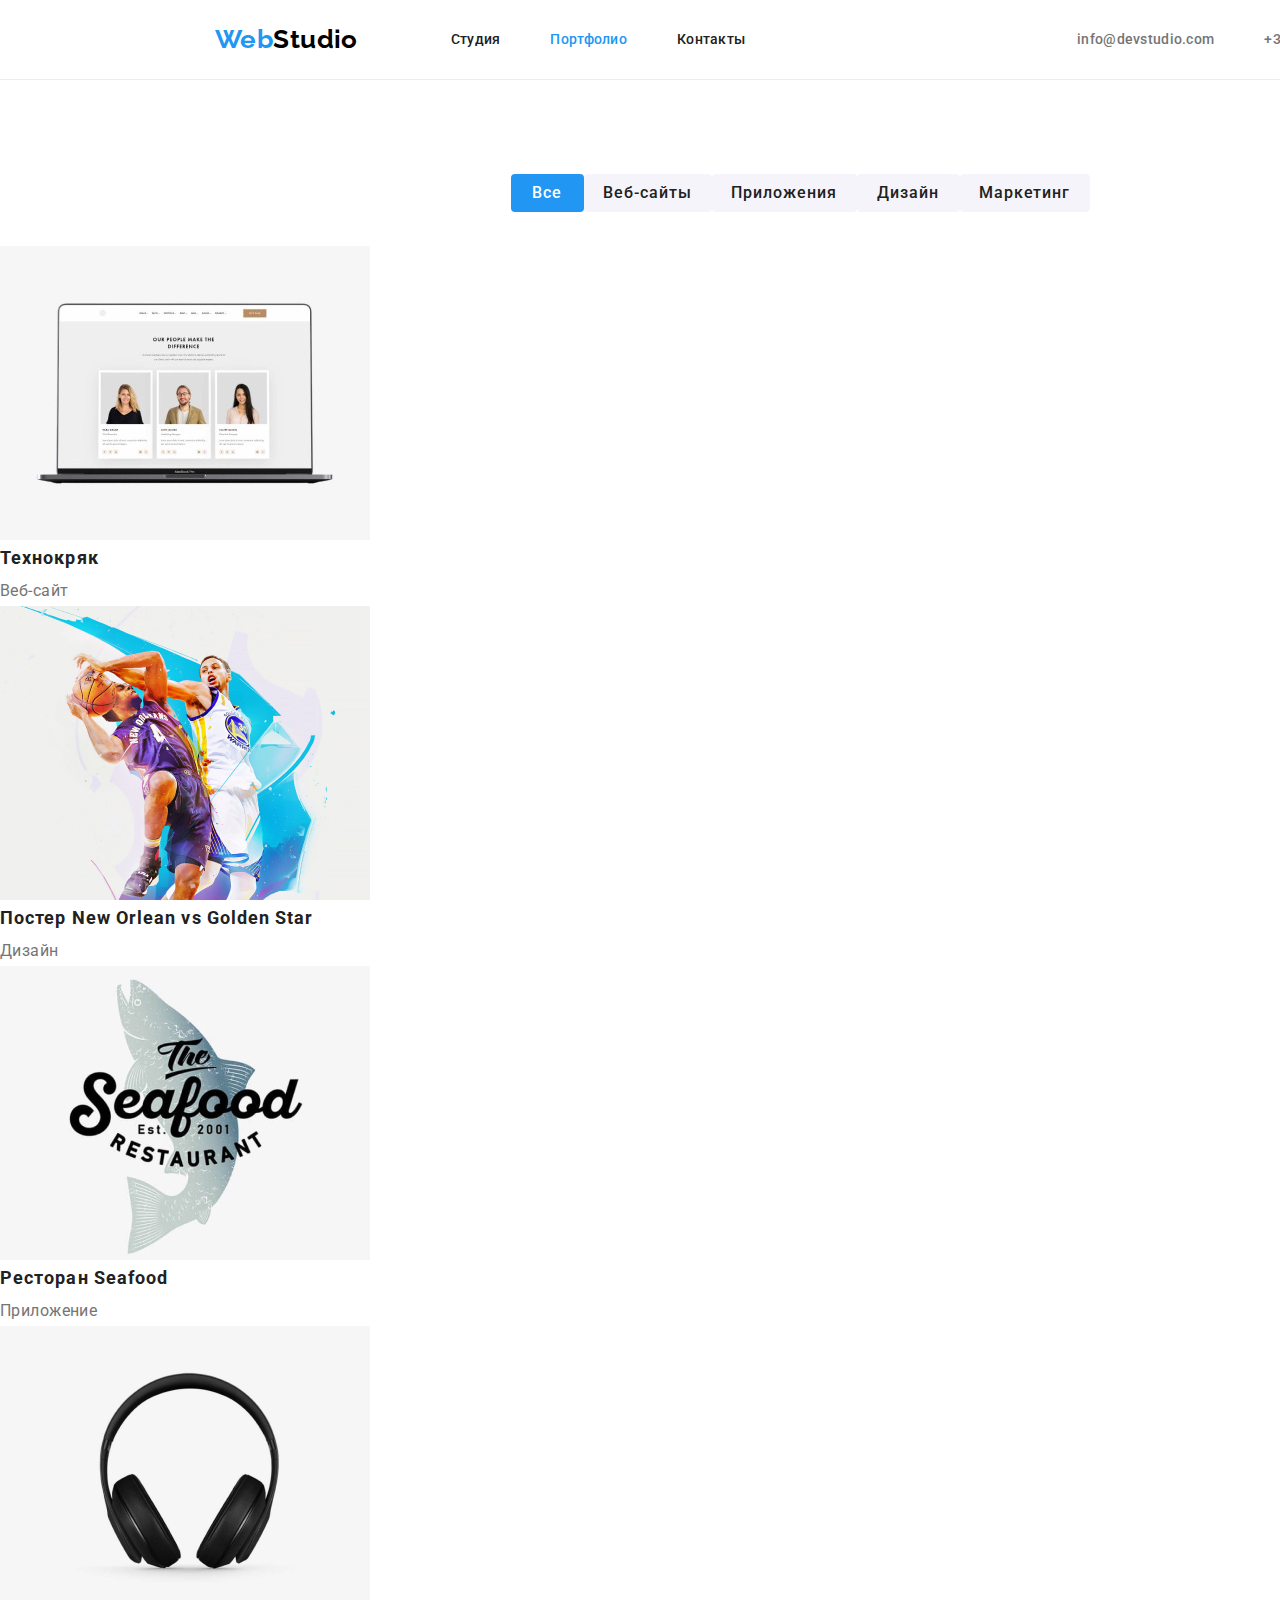
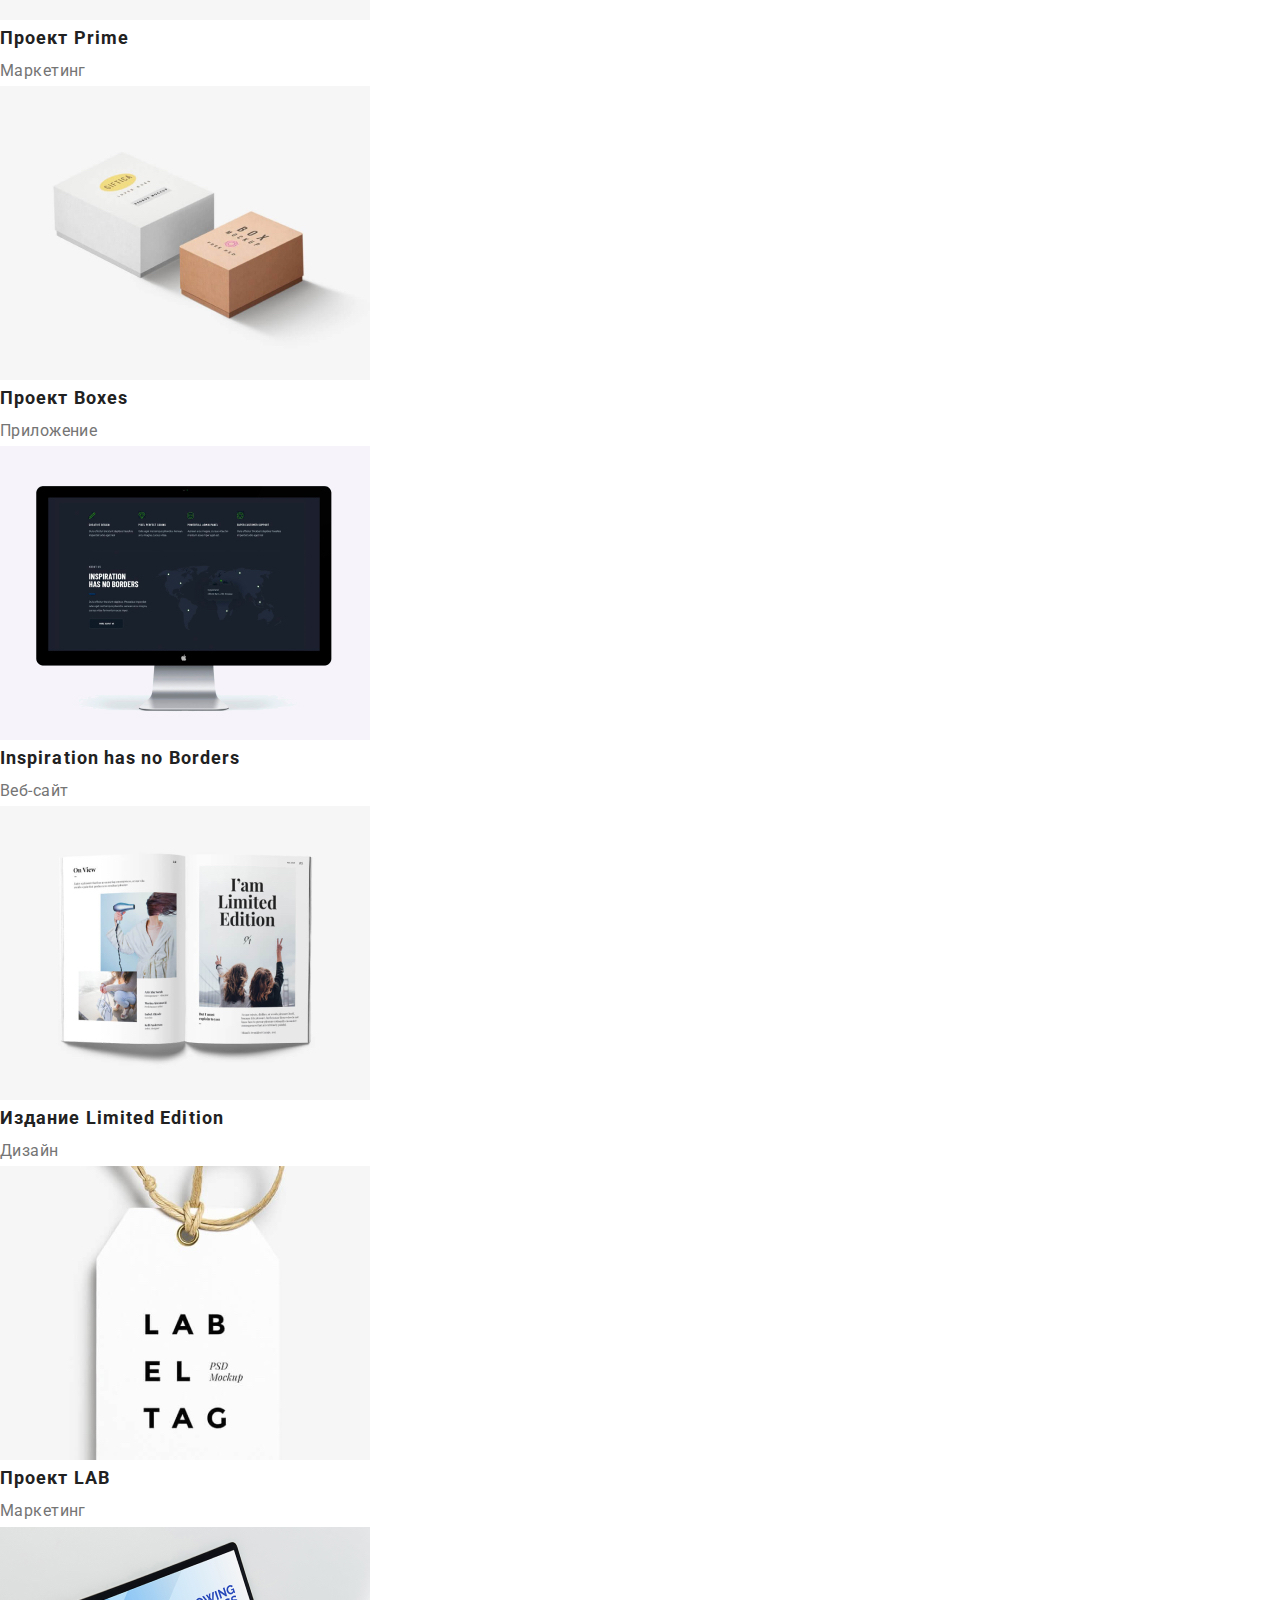
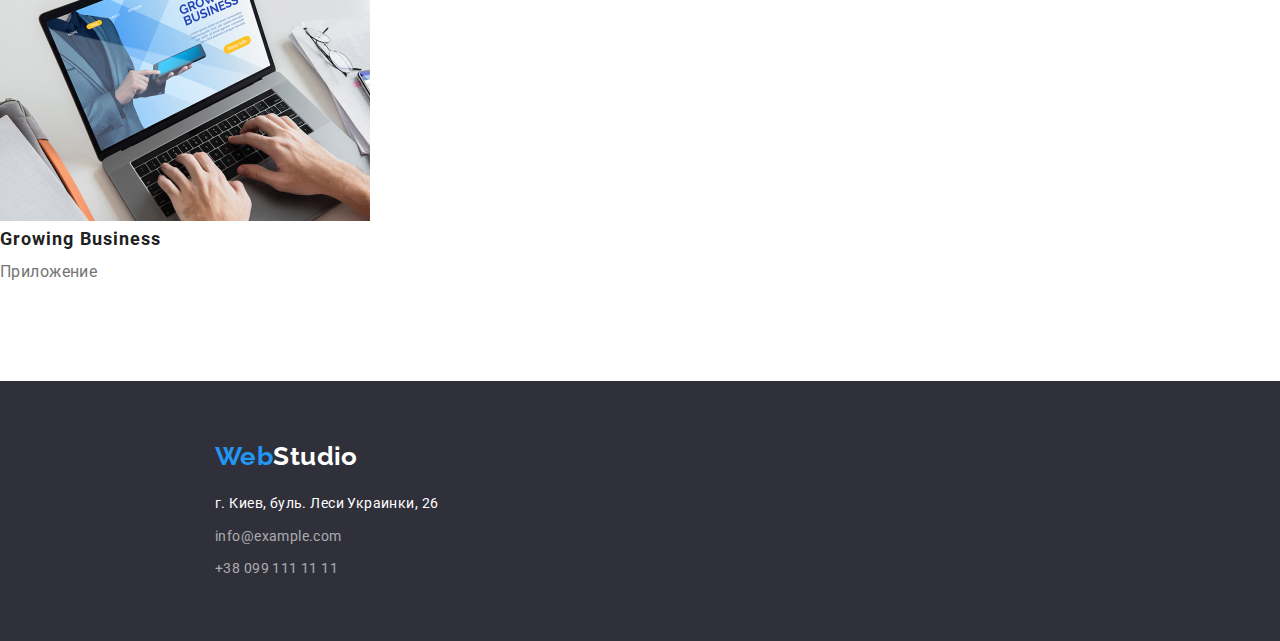
==== commit 0e913ab0: "fixed" ====
--- a/portfolio.html
+++ b/portfolio.html
@@ -59,24 +59,24 @@
     </header>
 
     <main>
-      <section>
+      <section class="section">
         <h1 class="visually-hidden">Примеры выполненных работ</h1>
 
-        <ul class="list-style-none">
-          <li>
-            <button type="button" class="filter-button accent-button">Все</button>
-          </li>
-          <li>
-            <button type="button" class="filter-button">Веб-сайты</button>
-          </li>
-          <li>
-            <button type="button" class="filter-button">Приложения</button>
-          </li>
-          <li>
-            <button type="button" class="filter-button">Дизайн</button>
-          </li>
-          <li>
-            <button type="button" class="filter-button">Маркетинг</button>
+        <ul class="filter-buttons">
+          <li>
+            <button type="button" class="filter-button all-filters accent-button">Все</button>
+          </li>
+          <li>
+            <button type="button" class="filter-button only-websites">Веб-сайты</button>
+          </li>
+          <li>
+            <button type="button" class="filter-button only-applications">Приложения</button>
+          </li>
+          <li>
+            <button type="button" class="filter-button only-design">Дизайн</button>
+          </li>
+          <li>
+            <button type="button" class="filter-button only-marketing">Маркетинг</button>
           </li>
         </ul>
 
--- a/css/styles.css
+++ b/css/styles.css
@@ -28,6 +28,10 @@
   --container-width: 1200px;
   --default-pdleft: 15px;
   --default-pdright: 15px;
+  --defalt-pdtop: 94px;
+  --defalt-pdbottom: 94px;
+  --hero-pdtop: 200px;
+  --hero-pdbottom: 200px;
   --body-width: 1600px;
 }
 
@@ -77,6 +81,12 @@
   overflow: hidden;
 }
 
+.section {
+  padding-top: var(--defalt-pdtop);
+  padding-bottom: var(--defalt-pdbottom);
+  margin: 0 auto;
+}
+
 .container {
   width: var(--container-width);
   padding-left: var(--default-pdleft);
@@ -90,9 +100,9 @@
 .header {
   width: 100%;
   background-color: var(--header-bg);
-  border: 1px solid var(--header-border-color);
+  border-bottom: 1px solid var(--header-border-color);
   padding-top: 24px;
-  padding-bottom: 25px;
+  padding-bottom: 24px;
 }
 
 .header .container {
@@ -225,6 +235,8 @@
   background-color: var(--hero-bg);
   color: var(--hero-title-color);
   text-align: center;
+  padding-top: var(--hero-pdtop);
+  padding-bottom: var(--hero-pdbottom);
 }
 
 .hero-title {
@@ -233,7 +245,6 @@
   line-height: 1.36;
   letter-spacing: 0.06em;
   text-transform: uppercase;
-  padding-top: 200px;
   margin-bottom: 30px;
 }
 
@@ -252,7 +263,6 @@
   cursor: pointer;
   width: 200px;
   height: 50px;
-  margin-bottom: 200px;
 }
 
 .hero-button:hover,
@@ -264,12 +274,6 @@
 
 /* Peculiarities */
 
-.perculiarities {
-  padding-top: 94px;
-  width: 1200px;
-  margin: 0 auto;
-}
-
 .perculiarities-list {
   display: flex;
   margin-left: calc(-1 * var(--grid-set-gap));
@@ -298,7 +302,7 @@
 }
 /* destinations */
 .destinations {
-  padding-top: 94px;
+  padding-top: 0;
   text-align: center;
 }
 
@@ -326,9 +330,6 @@
 /* Our team */
 .team {
   background-color: var(--our-team-section-bg);
-  padding-top: 94px;
-  padding-bottom: 94px;
-  margin-top: 94px;
 }
 
 .team-cards {
@@ -378,6 +379,12 @@
   background-color: var(--card-bg);
 }
 /* styles for portfolio.html/main */
+
+.filter-buttons {
+  display: flex;
+  justify-content: center;
+  margin-bottom: 34px;
+}
 
 .filter-button {
   background-color: var(--button-bg);
@@ -387,14 +394,34 @@
   font-weight: 500;
   font-size: 16px;
   line-height: 1.63;
-  display: flex;
-  align-items: center;
-  text-align: center;
   letter-spacing: 0.06em;
-  margin-top: 30px;
-  margin: auto;
   border: none;
+  height: 38px;
   cursor: pointer;
+}
+
+.all-filters {
+  width: 73px;
+}
+
+.only-websites {
+  width: 128px;
+}
+
+.only-applications {
+  width: 145px;
+}
+
+.only-design {
+  width: 103px;
+}
+
+.only-marketing {
+  width: 130px;
+}
+
+.filter-button:not(:last-child) {
+  margin-right: 8px;
 }
 
 .filter-button:hover,
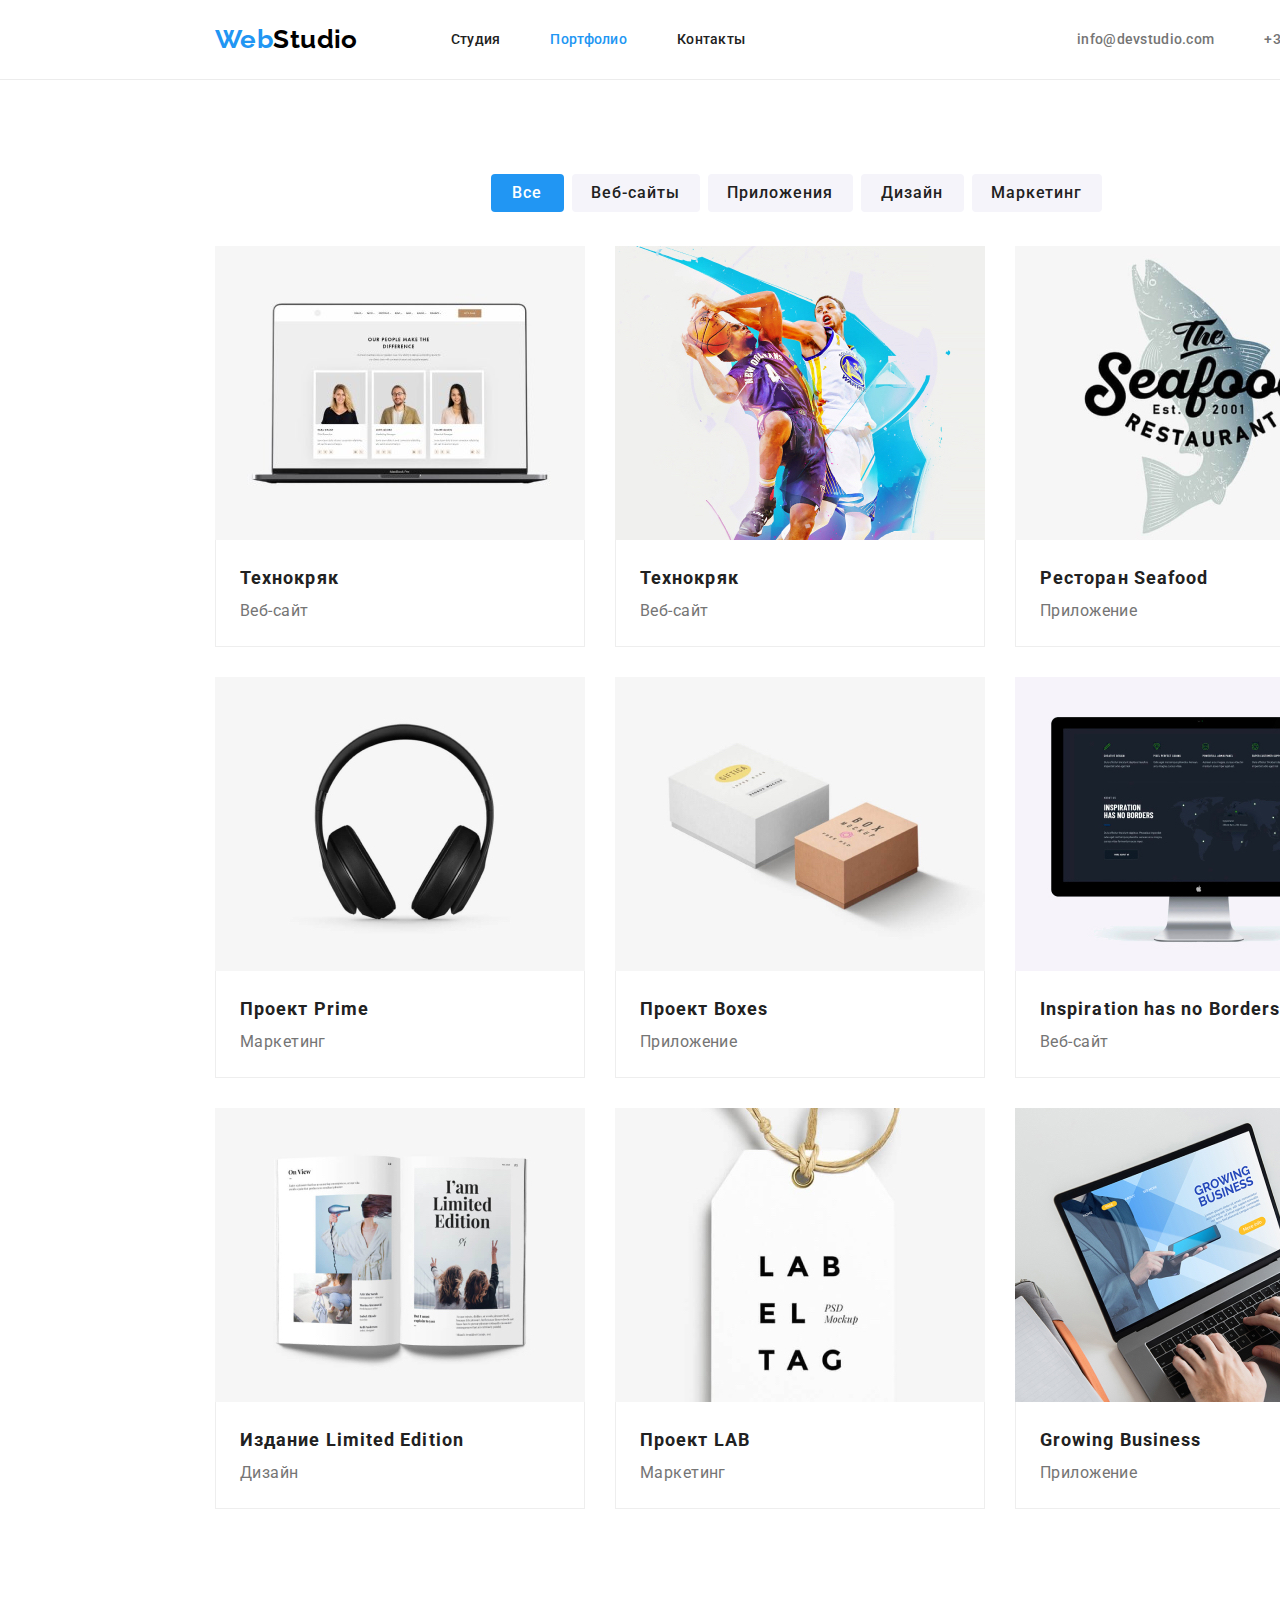
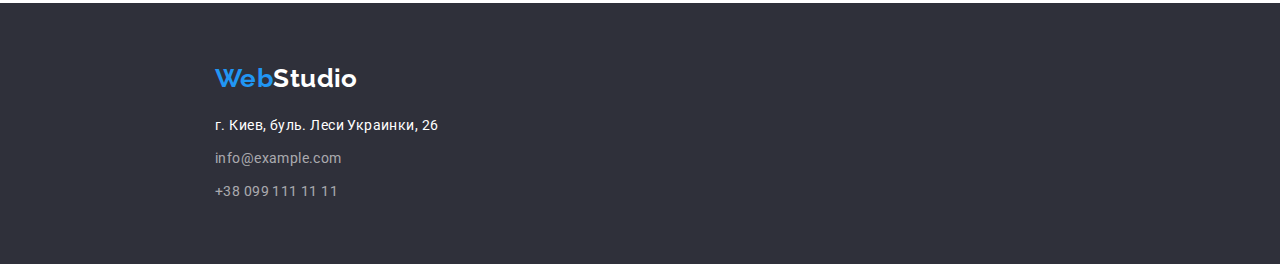
==== commit 725f66eb: "Fixed all" ====
--- a/portfolio.html
+++ b/portfolio.html
@@ -27,35 +27,36 @@
 
   <body>
     <header class="header">
-			<div class="container">
-				<a href="./index.html" class="header-logo" lang="en">
-        <span class="accent">Web</span>Studio
-      </a>
-
-      <nav>
-        <ul class="header-menu">
+      <div class="container">
+        <a href="./index.html" class="header-logo" lang="en">
+          <span class="accent">Web</span>Studio
+        </a>
+
+        <nav>
+          <ul class="header-menu">
+            <li class="header-item">
+              <a href="./index.html" class="header-menu-item-decor">Студия</a>
+            </li>
+            <li class="header-item">
+              <a href="./portfolio.html" class="header-menu-item-decor accent">Портфолио</a>
+            </li>
+            <li class="header-item">
+              <a href="" class="header-menu-item-decor">Контакты</a>
+            </li>
+          </ul>
+        </nav>
+
+        <ul class="header-links">
           <li class="header-item">
-            <a href="./index.html" class="header-menu-item-decor">Студия</a>
-          </li>
-          <li class="header-item">
-            <a href="./portfolio.html" class="header-menu-item-decor accent">Портфолио</a>
-          </li>
-          <li class="header-item">
-            <a href="" class="header-menu-item-decor">Контакты</a>
+            <a href="mailto:info@devstudio.com" class="header-link-item-decor"
+              >info@devstudio.com</a
+            >
+          </li>
+          <li>
+            <a href="tel:+380961111111" class="header-link-item-decor">+38 096 111 11 11</a>
           </li>
         </ul>
-      </nav>
-
-      <ul class="header-links">
-        <li class="header-item">
-          <a href="mailto:info@devstudio.com" class="header-link-item-decor">info@devstudio.com</a>
-        </li class="header-item">
-        <li>
-          <a href="tel:+380961111111" class="header-link-item-decor">+38 096 111 11 11</a>
-        </li>
-      </ul>
-			</div>
-      
+      </div>
     </header>
 
     <main>
@@ -80,134 +81,154 @@
           </li>
         </ul>
 
-        <ul class="list-style-none">
-          <li>
-            <a href="#" class="example-link">
-              <img
-                src="./images/portfolio-img-1-1.jpg"
-                alt="Веб-сайт Технокряк"
-                width="370"
-                height="294"
-              />
-              <h2 class="example-title">Технокряк</h2>
-              <p class="example-text">Веб-сайт</p>
-            </a>
-          </li>
-          <li>
-            <a href="#" class="example-link">
-              <img
-                src="./images/portfolio-img-1-2.jpg"
-                alt="Дизайн Постер Нью Орлеан против Голден Стар"
-                width="370"
-                height="294"
-              />
-              <h2 class="example-title">Постер <span lang="en">New Orlean vs Golden Star</span></h2>
-              <p class="example-text">Дизайн</p>
-            </a>
-          </li>
-          <li>
-            <a href="#" class="example-link">
-              <img
-                src="./images/portfolio-img-1-3.jpg"
-                alt="Приложение Ресторан Сифуд"
-                width="370"
-                height="294"
-              />
-              <h2 class="example-title">Ресторан <span lang="en">Seafood</span></h2>
-              <p class="example-text">Приложение</p></a
-            >
-          </li>
-          <li>
-            <a href="#" class="example-link">
-              <img
-                src="./images/portfolio-img-2-1.jpg"
-                alt="Маркетинг Проект Прайм"
-                width="370"
-                height="294"
-              />
-              <h2 class="example-title">Проект <span lang="en">Prime</span></h2>
-              <p class="example-text">Маркетинг</p>
-            </a>
-          </li>
-          <li>
-            <a href="#" class="example-link">
-              <img
-                src="./images/portfolio-img-2-2.jpg"
-                alt="Приложение Проект Боксз"
-                width="370"
-                height="294"
-              />
-              <h2 class="example-title">Проект <span lang="en">Boxes</span></h2>
-              <p class="example-text">Приложение</p>
-            </a>
-          </li>
-          <li>
-            <a href="#" class="example-link">
-              <img
-                src="./images/portfolio-img-2-3.jpg"
-                alt="Веб-сайт Инспирейшн хэз ноу Бордерз"
-                width="370"
-                height="294"
-              />
-              <h2 class="example-title"><span lang="en">Inspiration has no Borders</span></h2>
-              <p class="example-text">Веб-сайт</p>
-            </a>
-          </li>
-          <li>
-            <a href="#" class="example-link">
-              <img
-                src="./images/portfolio-img-3-1.jpg"
-                alt="Дизайн Издание Лимитд Эдишн"
-                width="370"
-                height="294"
-              />
-              <h2 class="example-title">Издание <span lang="en">Limited Edition</span></h2>
-              <p class="example-text">Дизайн</p></a
-            >
-          </li>
-          <li>
-            <a href="#" class="example-link">
-              <img
-                src="./images/portfolio-img-3-2.jpg"
-                alt="Маркетинг Проект ЛЭБ"
-                width="370"
-                height="294"
-              />
-              <h2 class="example-title">Проект <span lang="en">LAB</span></h2>
-              <p class="example-text">Маркетинг</p>
-            </a>
-          </li>
-          <li>
-            <a href="#" class="example-link">
-              <img
-                src="./images/portfolio-img-3-3.jpg"
-                alt="Приложение Гроуин Бизнес"
-                width="370"
-                height="294"
-              />
-              <h2 class="example-title"><span lang="en">Growing Business</span></h2>
-              <p class="example-text">Приложение</p></a
-            >
-          </li>
-        </ul>
+        <div class="container">
+          <ul class="portfolio-cards">
+            <li class="portfolio-card">
+                <a href="#" class="portfolio-link">
+                  <img
+                    src="./images/portfolio-img-1-1.jpg"
+                    alt="Веб-сайт Технокряк"
+                    width="370"
+                    height="294"
+                  />
+									<div class="card-portfolio">
+										<h2 class="portfolio-title">Технокряк</h2>
+                  	<p class="portfolio-text">Веб-сайт</p>
+									</div>
+                </a>
+            </li>
+						<li class="portfolio-card">
+                <a href="#" class="portfolio-link">
+                  <img
+                    src="./images/portfolio-img-1-2.jpg"
+                    alt="Дизайн Постер Нью Орлеан против Голден Стар"
+                    width="370"
+                    height="294"
+                  />
+									<div class="card-portfolio">
+										<h2 class="portfolio-title">Технокряк</h2>
+                  	<p class="portfolio-text">Веб-сайт</p>
+									</div>
+                </a>
+            </li>
+            <li class="portfolio-card">
+                <a href="#" class="portfolio-link">
+                  <img
+                    src="./images/portfolio-img-1-3.jpg"
+                    alt="Приложение Ресторан Сифуд"
+                    width="370"
+                    height="294"
+                  />
+									<div class="card-portfolio">
+                  <h2 class="portfolio-title">Ресторан <span lang="en">Seafood</span></h2>
+                  <p class="portfolio-text">Приложение</p>
+									</div>
+								</a>
+            </li>
+            <li class="portfolio-card">
+                <a href="#" class="portfolio-link">
+                  <img
+                    src="./images/portfolio-img-2-1.jpg"
+                    alt="Маркетинг Проект Прайм"
+                    width="370"
+                    height="294"
+                  />
+									<div class="card-portfolio">
+                  <h2 class="portfolio-title">Проект <span lang="en">Prime</span></h2>
+                  <p class="portfolio-text">Маркетинг</p>
+									</div>
+                </a>
+            </li>
+            <li class="portfolio-card">
+                <a href="#" class="portfolio-link">
+                  <img
+                    src="./images/portfolio-img-2-2.jpg"
+                    alt="Приложение Проект Боксз"
+                    width="370"
+                    height="294"
+                  />
+									<div class="card-portfolio">
+                  <h2 class="portfolio-title">Проект <span lang="en">Boxes</span></h2>
+                  <p class="portfolio-text">Приложение</p>
+									</div>
+                </a>
+            </li>
+            <li class="portfolio-card">
+                <a href="#" class="portfolio-link">
+                  <img
+                    src="./images/portfolio-img-2-3.jpg"
+                    alt="Веб-сайт Инспирейшн хэз ноу Бордерз"
+                    width="370"
+                    height="294"
+                  />
+									<div class="card-portfolio">
+                  <h2 class="portfolio-title"><span lang="en">Inspiration has no Borders</span></h2>
+                  <p class="portfolio-text">Веб-сайт</p>
+									</div>
+                </a>
+            </li>
+            <li class="portfolio-card">
+                <a href="#" class="portfolio-link">
+                  <img
+                    src="./images/portfolio-img-3-1.jpg"
+                    alt="Дизайн Издание Лимитд Эдишн"
+                    width="370"
+                    height="294"
+                  />
+									<div class="card-portfolio">
+                  <h2 class="portfolio-title">Издание <span lang="en">Limited Edition</span></h2>
+                  <p class="portfolio-text">Дизайн</p>
+									</div>
+									</a>
+            </li>
+            <li class="portfolio-card">
+                <a href="#" class="portfolio-link">
+                  <img
+                    src="./images/portfolio-img-3-2.jpg"
+                    alt="Маркетинг Проект ЛЭБ"
+                    width="370"
+                    height="294"
+                  />
+							<div class="card-portfolio">
+                  <h2 class="portfolio-title">Проект <span lang="en">LAB</span></h2>
+                  <p class="portfolio-text">Маркетинг</p>
+                </a>
+              </div>
+            </li>
+            <li class="portfolio-card">
+                <a href="#" class="portfolio-link">
+                  <img
+                    src="./images/portfolio-img-3-3.jpg"
+                    alt="Приложение Гроуин Бизнес"
+                    width="370"
+                    height="294"
+                  />
+									<div class="card-portfolio">
+                  <h2 class="portfolio-title"><span lang="en">Growing Business</span></h2>
+                  <p class="portfolio-text">Приложение</p>
+									</div>
+									</a>
+            </li>
+          </ul>
+        </div>
       </section>
     </main>
 
     <footer class="footer">
-			<div class="container">
-				<a href="/" class="footer-logo" lang="en"><span class="accent">Web</span>Studio</a>
-      <address>
-        <ul class="footer-address-lists">
-          <li class="footer-postaddress">г. Киев, буль. Леси Украинки, 26</li>
-          <li>
-            <a href="mailto:info@example.com" class="footer-mailto">info@example.com</a>
-          </li>
-          <li>
-            <a href="tel:+380991111111" class="footer-tel">+38 099 111 11 11</a>
-          </li>
-        </ul>
-      </address>
-			</div>
+      <div class="container">
+        <a href="/" class="footer-logo" lang="en"><span class="accent">Web</span>Studio</a>
+        <address>
+          <ul class="footer-address-lists">
+            <li class="footer-postaddress">г. Киев, буль. Леси Украинки, 26</li>
+            <li>
+              <a href="mailto:info@example.com" class="footer-mailto">info@example.com</a>
+            </li>
+            <li>
+              <a href="tel:+380991111111" class="footer-tel">+38 099 111 11 11</a>
+            </li>
+          </ul>
+        </address>
+      </div>
     </footer>
   </body>
 </html>
--- a/css/styles.css
+++ b/css/styles.css
@@ -65,6 +65,7 @@
   display: block;
   max-width: 100%;
   height: auto;
+  margin: 0;
 }
 /* common styles for header and footer*/
 
@@ -341,12 +342,12 @@
 }
 
 .team-card {
-  width: calc(100% / 4 - calc(3 * var(--grid-set-gap) / 4));
+  flex-basis: calc(100% / 4 - calc(3 * var(--grid-set-gap) / 4));
   margin-left: var(--grid-set-gap);
   margin-top: var(--grid-set-gap);
 }
 
-.card {
+.team-shadow {
   border-radius: 0px 0px 4px 4px;
   box-shadow: 0px 1px 3px rgba(0, 0, 0, 0.12), 0px 1px 1px rgba(0, 0, 0, 0.14),
     0px 2px 1px rgba(0, 0, 0, 0.2);
@@ -420,7 +421,7 @@
   width: 130px;
 }
 
-.filter-button:not(:last-child) {
+.filter-button:last-child {
   margin-right: 8px;
 }
 
@@ -435,12 +436,33 @@
   color: var(--button-accent-color);
 }
 
-.example-link {
+.portfolio-cards {
+  display: flex;
+  flex-wrap: wrap;
+  margin-left: calc(-1 * var(--grid-set-gap));
+  margin-top: calc(-1 * var(--grid-set-gap));
+  margin-right: 0px;
+  margin-bottom: 0px;
+}
+
+.portfolio-card {
+  flex-basis: calc(100% / 3 - calc(2 * var(--grid-set-gap) / 3))-1;
+  margin-left: var(--grid-set-gap);
+  margin-top: var(--grid-set-gap);
+}
+
+.card-portfolio {
+  border: 1px solid var(--border-line-color);
+  border-top: none;
+  padding: 20px 24px;
+}
+
+.portfolio-link {
   text-decoration: none;
   color: inherit;
 }
 
-.example-title {
+.portfolio-title {
   font-weight: 700;
   font-size: 18px;
   line-height: 2;
@@ -448,10 +470,12 @@
   color: var(--h2-color);
 }
 
-.example-text {
+.portfolio-text {
+  display: block;
   font-size: 16px;
   line-height: 1.88;
 }
+
 /* Color accent */
 .accent {
   color: var(--accent-color);
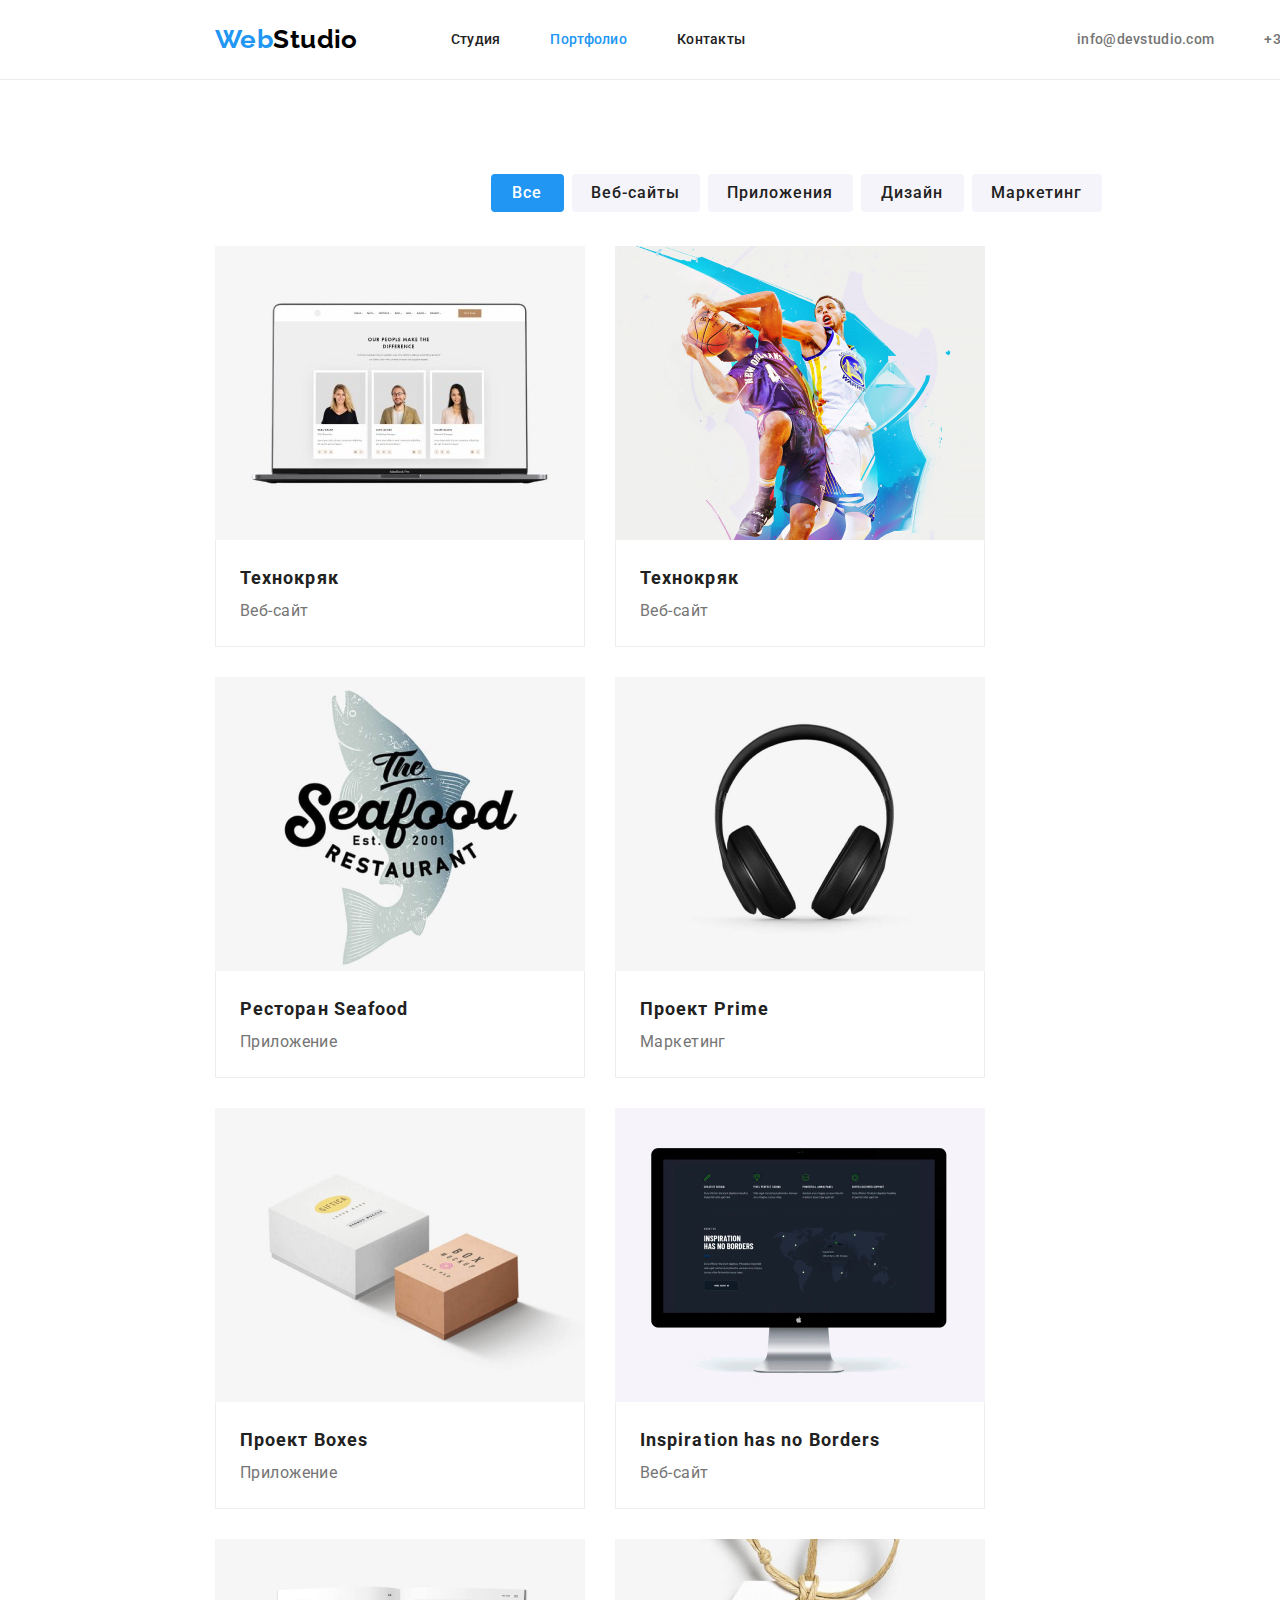
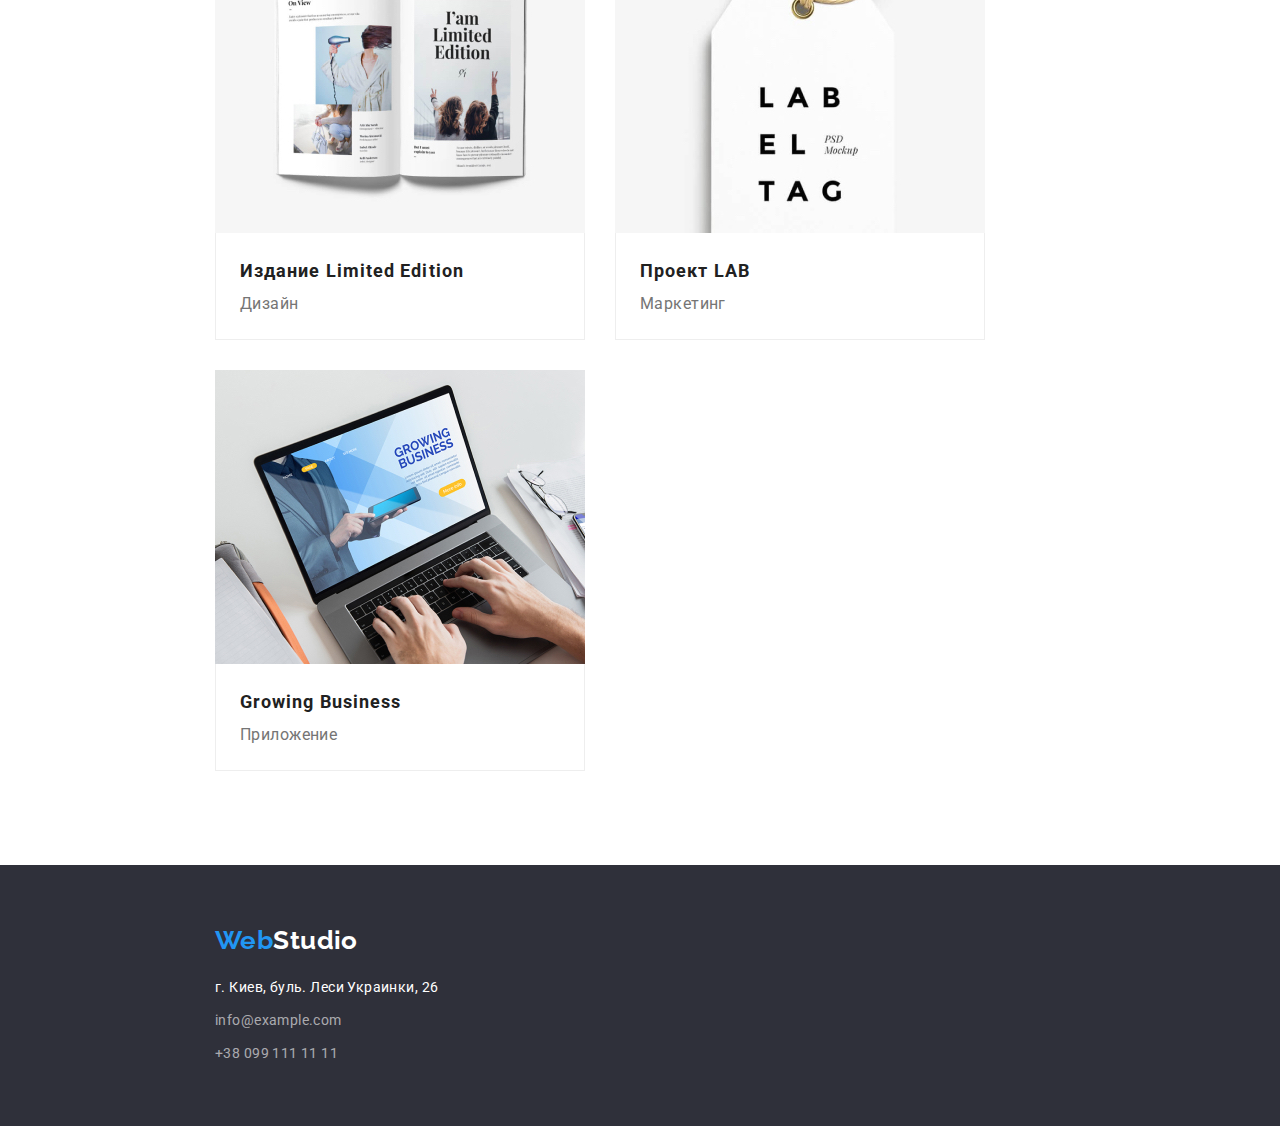
==== commit 10aa37d3: "Fixed formule, ack to mentor" ====
--- a/portfolio.html
+++ b/portfolio.html
@@ -61,153 +61,165 @@
 
     <main>
       <section class="section">
-        <h1 class="visually-hidden">Примеры выполненных работ</h1>
-
-        <ul class="filter-buttons">
-          <li>
-            <button type="button" class="filter-button all-filters accent-button">Все</button>
-          </li>
-          <li>
-            <button type="button" class="filter-button only-websites">Веб-сайты</button>
-          </li>
-          <li>
-            <button type="button" class="filter-button only-applications">Приложения</button>
-          </li>
-          <li>
-            <button type="button" class="filter-button only-design">Дизайн</button>
-          </li>
-          <li>
-            <button type="button" class="filter-button only-marketing">Маркетинг</button>
-          </li>
-        </ul>
-
         <div class="container">
-          <ul class="portfolio-cards">
-            <li class="portfolio-card">
-                <a href="#" class="portfolio-link">
-                  <img
-                    src="./images/portfolio-img-1-1.jpg"
-                    alt="Веб-сайт Технокряк"
-                    width="370"
-                    height="294"
-                  />
-									<div class="card-portfolio">
-										<h2 class="portfolio-title">Технокряк</h2>
-                  	<p class="portfolio-text">Веб-сайт</p>
-									</div>
-                </a>
-            </li>
-						<li class="portfolio-card">
-                <a href="#" class="portfolio-link">
-                  <img
-                    src="./images/portfolio-img-1-2.jpg"
-                    alt="Дизайн Постер Нью Орлеан против Голден Стар"
-                    width="370"
-                    height="294"
-                  />
-									<div class="card-portfolio">
-										<h2 class="portfolio-title">Технокряк</h2>
-                  	<p class="portfolio-text">Веб-сайт</p>
-									</div>
-                </a>
-            </li>
-            <li class="portfolio-card">
-                <a href="#" class="portfolio-link">
-                  <img
-                    src="./images/portfolio-img-1-3.jpg"
-                    alt="Приложение Ресторан Сифуд"
-                    width="370"
-                    height="294"
-                  />
-									<div class="card-portfolio">
-                  <h2 class="portfolio-title">Ресторан <span lang="en">Seafood</span></h2>
-                  <p class="portfolio-text">Приложение</p>
-									</div>
-								</a>
-            </li>
-            <li class="portfolio-card">
-                <a href="#" class="portfolio-link">
-                  <img
-                    src="./images/portfolio-img-2-1.jpg"
-                    alt="Маркетинг Проект Прайм"
-                    width="370"
-                    height="294"
-                  />
-									<div class="card-portfolio">
-                  <h2 class="portfolio-title">Проект <span lang="en">Prime</span></h2>
-                  <p class="portfolio-text">Маркетинг</p>
-									</div>
-                </a>
-            </li>
-            <li class="portfolio-card">
-                <a href="#" class="portfolio-link">
-                  <img
-                    src="./images/portfolio-img-2-2.jpg"
-                    alt="Приложение Проект Боксз"
-                    width="370"
-                    height="294"
-                  />
-									<div class="card-portfolio">
-                  <h2 class="portfolio-title">Проект <span lang="en">Boxes</span></h2>
-                  <p class="portfolio-text">Приложение</p>
-									</div>
-                </a>
-            </li>
-            <li class="portfolio-card">
-                <a href="#" class="portfolio-link">
-                  <img
-                    src="./images/portfolio-img-2-3.jpg"
-                    alt="Веб-сайт Инспирейшн хэз ноу Бордерз"
-                    width="370"
-                    height="294"
-                  />
-									<div class="card-portfolio">
-                  <h2 class="portfolio-title"><span lang="en">Inspiration has no Borders</span></h2>
-                  <p class="portfolio-text">Веб-сайт</p>
-									</div>
-                </a>
-            </li>
-            <li class="portfolio-card">
-                <a href="#" class="portfolio-link">
-                  <img
-                    src="./images/portfolio-img-3-1.jpg"
-                    alt="Дизайн Издание Лимитд Эдишн"
-                    width="370"
-                    height="294"
-                  />
-									<div class="card-portfolio">
-                  <h2 class="portfolio-title">Издание <span lang="en">Limited Edition</span></h2>
-                  <p class="portfolio-text">Дизайн</p>
-									</div>
-									</a>
-            </li>
-            <li class="portfolio-card">
-                <a href="#" class="portfolio-link">
-                  <img
-                    src="./images/portfolio-img-3-2.jpg"
-                    alt="Маркетинг Проект ЛЭБ"
-                    width="370"
-                    height="294"
-                  />
-							<div class="card-portfolio">
-                  <h2 class="portfolio-title">Проект <span lang="en">LAB</span></h2>
-                  <p class="portfolio-text">Маркетинг</p>
-                </a>
-              </div>
-            </li>
-            <li class="portfolio-card">
-                <a href="#" class="portfolio-link">
-                  <img
-                    src="./images/portfolio-img-3-3.jpg"
-                    alt="Приложение Гроуин Бизнес"
-                    width="370"
-                    height="294"
-                  />
-									<div class="card-portfolio">
-                  <h2 class="portfolio-title"><span lang="en">Growing Business</span></h2>
-                  <p class="portfolio-text">Приложение</p>
-									</div>
-									</a>
+          <h2 class="visually-hidden">Примеры выполненных работ</h2>
+
+          <ul class="filter-buttons">
+            <li>
+              <button type="button" class="filter-button all-filters accent-button">Все</button>
+            </li>
+
+            <li>
+              <button type="button" class="filter-button only-websites">Веб-сайты</button>
+            </li>
+
+            <li>
+              <button type="button" class="filter-button only-applications">Приложения</button>
+            </li>
+
+            <li>
+              <button type="button" class="filter-button only-design">Дизайн</button>
+            </li>
+
+            <li>
+              <button type="button" class="filter-button only-marketing">Маркетинг</button>
+            </li>
+          </ul>
+
+          <ul class="portfolio-card-set">
+            <li class="portfolio-card-item">
+              <a href="#" class="portfolio-link">
+                <img
+                  src="./images/portfolio-img-1-1.jpg"
+                  alt="Веб-сайт Технокряк"
+                  width="370"
+                  height="294"
+                />
+              </a>
+              <div class="portfolio-card">
+                <h3 class="portfolio-title">Технокряк</h3>
+                <p class="portfolio-text">Веб-сайт</p>
+              </div>
+            </li>
+
+            <li class="portfolio-card-item">
+              <a href="#" class="portfolio-link">
+                <img
+                  src="./images/portfolio-img-1-2.jpg"
+                  alt="Дизайн Постер Нью Орлеан против Голден Стар"
+                  width="370"
+                  height="294"
+                />
+              </a>
+              <div class="portfolio-card">
+                <h3 class="portfolio-title">Технокряк</h3>
+                <p class="portfolio-text">Веб-сайт</p>
+              </div>
+            </li>
+
+            <li class="portfolio-card-item">
+              <a href="#" class="portfolio-link">
+                <img
+                  src="./images/portfolio-img-1-3.jpg"
+                  alt="Приложение Ресторан Сифуд"
+                  width="370"
+                  height="294"
+                />
+              </a>
+              <div class="portfolio-card">
+                <h3 class="portfolio-title">Ресторан <span lang="en">Seafood</span></h3>
+                <p class="portfolio-text">Приложение</p>
+              </div>
+            </li>
+
+            <li class="portfolio-card-item">
+              <a href="#" class="portfolio-link">
+                <img
+                  src="./images/portfolio-img-2-1.jpg"
+                  alt="Маркетинг Проект Прайм"
+                  width="370"
+                  height="294"
+                />
+              </a>
+              <div class="portfolio-card">
+                <h3 class="portfolio-title">Проект <span lang="en">Prime</span></h3>
+                <p class="portfolio-text">Маркетинг</p>
+              </div>
+            </li>
+
+            <li class="portfolio-card-item">
+              <a href="#" class="portfolio-link">
+                <img
+                  src="./images/portfolio-img-2-2.jpg"
+                  alt="Приложение Проект Боксз"
+                  width="370"
+                  height="294"
+                />
+              </a>
+              <div class="portfolio-card">
+                <h3 class="portfolio-title">Проект <span lang="en">Boxes</span></h3>
+                <p class="portfolio-text">Приложение</p>
+              </div>
+            </li>
+
+            <li class="portfolio-card-item">
+              <a href="#" class="portfolio-link">
+                <img
+                  src="./images/portfolio-img-2-3.jpg"
+                  alt="Веб-сайт Инспирейшн хэз ноу Бордерз"
+                  width="370"
+                  height="294"
+                />
+              </a>
+              <div class="portfolio-card">
+                <h3 class="portfolio-title"><span lang="en">Inspiration has no Borders</span></h3>
+                <p class="portfolio-text">Веб-сайт</p>
+              </div>
+            </li>
+
+            <li class="portfolio-card-item">
+              <a href="#" class="portfolio-link">
+                <img
+                  src="./images/portfolio-img-3-1.jpg"
+                  alt="Дизайн Издание Лимитд Эдишн"
+                  width="370"
+                  height="294"
+                />
+              </a>
+              <div class="portfolio-card">
+                <h3 class="portfolio-title">Издание <span lang="en">Limited Edition</span></h3>
+                <p class="portfolio-text">Дизайн</p>
+              </div>
+            </li>
+
+            <li class="portfolio-card-item">
+              <a href="#" class="portfolio-link">
+                <img
+                  src="./images/portfolio-img-3-2.jpg"
+                  alt="Маркетинг Проект ЛЭБ"
+                  width="370"
+                  height="294"
+                />
+              </a>
+              <div class="portfolio-card">
+                <h3 class="portfolio-title">Проект <span lang="en">LAB</span></h3>
+                <p class="portfolio-text">Маркетинг</p>
+              </div>
+            </li>
+
+            <li class="portfolio-card-item">
+              <a href="#" class="portfolio-link">
+                <img
+                  src="./images/portfolio-img-3-3.jpg"
+                  alt="Приложение Гроуин Бизнес"
+                  width="370"
+                  height="294"
+                />
+              </a>
+              <div class="portfolio-card">
+                <h3 class="portfolio-title"><span lang="en">Growing Business</span></h3>
+                <p class="portfolio-text">Приложение</p>
+              </div>
             </li>
           </ul>
         </div>
--- a/css/styles.css
+++ b/css/styles.css
@@ -48,16 +48,16 @@
 h1,
 h2,
 h3,
-p {
-  margin: 0;
-}
-
+p,
 ul,
 li {
   margin: 0;
+}
+
+ul,
+li {
   list-style: none;
   text-decoration: none;
-  padding-inline-start: 0;
   padding: 0;
 }
 
@@ -65,7 +65,6 @@
   display: block;
   max-width: 100%;
   height: auto;
-  margin: 0;
 }
 /* common styles for header and footer*/
 
@@ -324,7 +323,7 @@
 }
 
 .destinations-item {
-  flex-basis: calc(100% / 3 - calc(2 * var(--grid-set-gap) / 3));
+  flex-basis: calc(calc(100% + var(--grid-set-gap)) / 3 - var(--grid-set-gap));
   margin-left: var(--grid-set-gap);
   margin-top: var(--grid-set-gap);
 }
@@ -342,7 +341,7 @@
 }
 
 .team-card {
-  flex-basis: calc(100% / 4 - calc(3 * var(--grid-set-gap) / 4));
+  flex-basis: calc(calc(100% + var(--grid-set-gap)) / 4 - var(--grid-set-gap));
   margin-left: var(--grid-set-gap);
   margin-top: var(--grid-set-gap);
 }
@@ -436,28 +435,29 @@
   color: var(--button-accent-color);
 }
 
-.portfolio-cards {
-  display: flex;
+.portfolio-card-set {
+  display: flex;
+  width: 100%;
   flex-wrap: wrap;
   margin-left: calc(-1 * var(--grid-set-gap));
   margin-top: calc(-1 * var(--grid-set-gap));
-  margin-right: 0px;
-  margin-bottom: 0px;
-}
-
-.portfolio-card {
-  flex-basis: calc(100% / 3 - calc(2 * var(--grid-set-gap) / 3))-1;
+}
+
+.portfolio-card-item {
+  display: block;
+  flex-basis: calc(calc(100% + var(--grid-set-gap)) / 3 - var(--grid-set-gap));
   margin-left: var(--grid-set-gap);
   margin-top: var(--grid-set-gap);
 }
 
-.card-portfolio {
+.portfolio-card {
   border: 1px solid var(--border-line-color);
   border-top: none;
   padding: 20px 24px;
 }
 
 .portfolio-link {
+  display: block;
   text-decoration: none;
   color: inherit;
 }
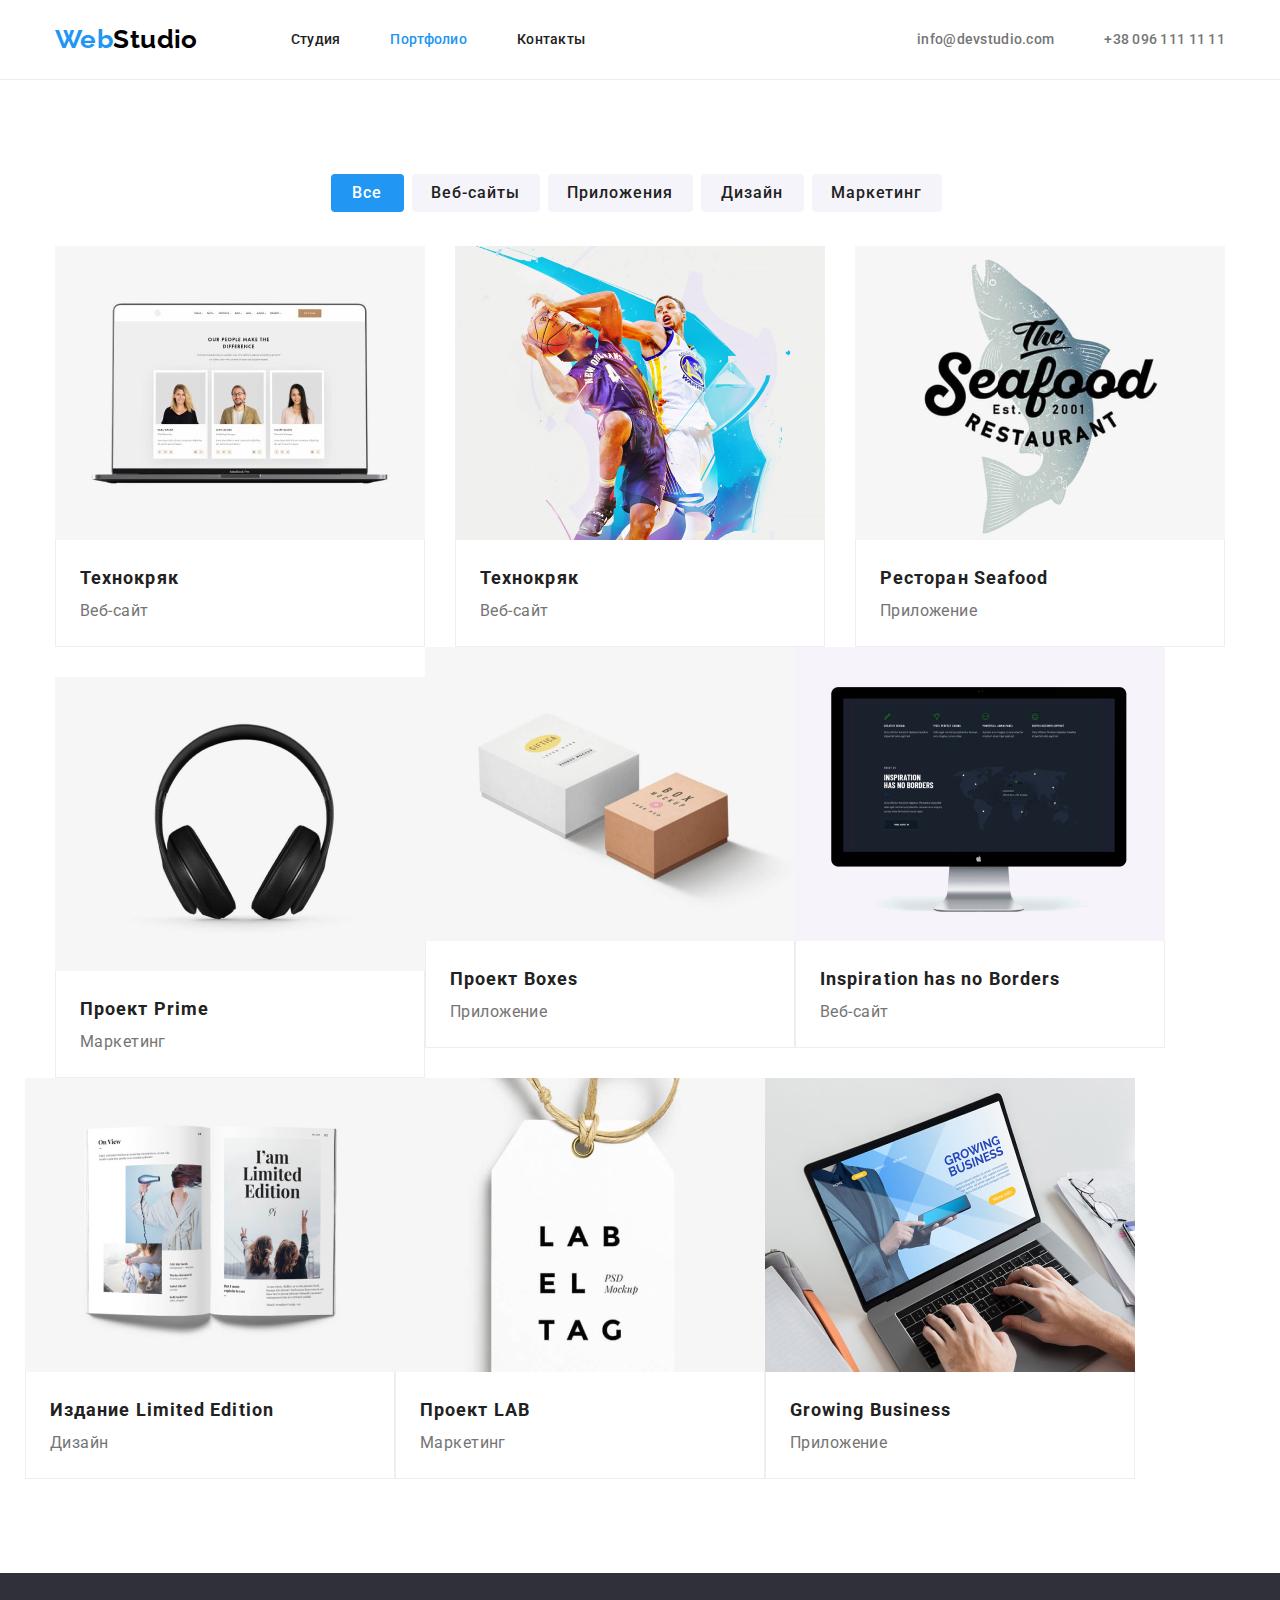
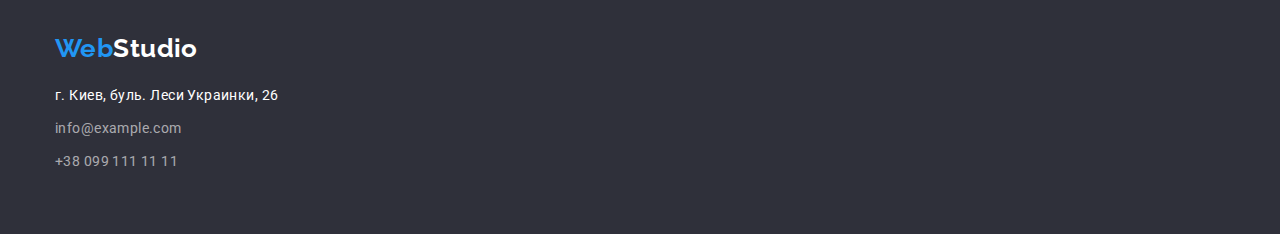
==== commit 6c5fe54a: "Final version of WH3" ====
--- a/portfolio.html
+++ b/portfolio.html
@@ -87,142 +87,144 @@
           </ul>
 
           <ul class="portfolio-card-set">
-            <li class="portfolio-card-item">
-              <a href="#" class="portfolio-link">
-                <img
-                  src="./images/portfolio-img-1-1.jpg"
-                  alt="Веб-сайт Технокряк"
-                  width="370"
-                  height="294"
-                />
-              </a>
-              <div class="portfolio-card">
-                <h3 class="portfolio-title">Технокряк</h3>
-                <p class="portfolio-text">Веб-сайт</p>
-              </div>
-            </li>
-
-            <li class="portfolio-card-item">
-              <a href="#" class="portfolio-link">
-                <img
-                  src="./images/portfolio-img-1-2.jpg"
-                  alt="Дизайн Постер Нью Орлеан против Голден Стар"
-                  width="370"
-                  height="294"
-                />
-              </a>
-              <div class="portfolio-card">
-                <h3 class="portfolio-title">Технокряк</h3>
-                <p class="portfolio-text">Веб-сайт</p>
-              </div>
-            </li>
-
-            <li class="portfolio-card-item">
-              <a href="#" class="portfolio-link">
-                <img
-                  src="./images/portfolio-img-1-3.jpg"
-                  alt="Приложение Ресторан Сифуд"
-                  width="370"
-                  height="294"
-                />
-              </a>
-              <div class="portfolio-card">
-                <h3 class="portfolio-title">Ресторан <span lang="en">Seafood</span></h3>
-                <p class="portfolio-text">Приложение</p>
-              </div>
-            </li>
-
-            <li class="portfolio-card-item">
-              <a href="#" class="portfolio-link">
-                <img
-                  src="./images/portfolio-img-2-1.jpg"
-                  alt="Маркетинг Проект Прайм"
-                  width="370"
-                  height="294"
-                />
-              </a>
-              <div class="portfolio-card">
-                <h3 class="portfolio-title">Проект <span lang="en">Prime</span></h3>
-                <p class="portfolio-text">Маркетинг</p>
-              </div>
-            </li>
-
-            <li class="portfolio-card-item">
-              <a href="#" class="portfolio-link">
-                <img
-                  src="./images/portfolio-img-2-2.jpg"
-                  alt="Приложение Проект Боксз"
-                  width="370"
-                  height="294"
-                />
-              </a>
-              <div class="portfolio-card">
-                <h3 class="portfolio-title">Проект <span lang="en">Boxes</span></h3>
-                <p class="portfolio-text">Приложение</p>
-              </div>
-            </li>
-
-            <li class="portfolio-card-item">
-              <a href="#" class="portfolio-link">
-                <img
-                  src="./images/portfolio-img-2-3.jpg"
-                  alt="Веб-сайт Инспирейшн хэз ноу Бордерз"
-                  width="370"
-                  height="294"
-                />
-              </a>
-              <div class="portfolio-card">
-                <h3 class="portfolio-title"><span lang="en">Inspiration has no Borders</span></h3>
-                <p class="portfolio-text">Веб-сайт</p>
-              </div>
-            </li>
-
-            <li class="portfolio-card-item">
-              <a href="#" class="portfolio-link">
-                <img
-                  src="./images/portfolio-img-3-1.jpg"
-                  alt="Дизайн Издание Лимитд Эдишн"
-                  width="370"
-                  height="294"
-                />
-              </a>
-              <div class="portfolio-card">
-                <h3 class="portfolio-title">Издание <span lang="en">Limited Edition</span></h3>
-                <p class="portfolio-text">Дизайн</p>
-              </div>
-            </li>
-
-            <li class="portfolio-card-item">
-              <a href="#" class="portfolio-link">
-                <img
-                  src="./images/portfolio-img-3-2.jpg"
-                  alt="Маркетинг Проект ЛЭБ"
-                  width="370"
-                  height="294"
-                />
-              </a>
-              <div class="portfolio-card">
-                <h3 class="portfolio-title">Проект <span lang="en">LAB</span></h3>
-                <p class="portfolio-text">Маркетинг</p>
-              </div>
-            </li>
-
-            <li class="portfolio-card-item">
-              <a href="#" class="portfolio-link">
-                <img
-                  src="./images/portfolio-img-3-3.jpg"
-                  alt="Приложение Гроуин Бизнес"
-                  width="370"
-                  height="294"
-                />
-              </a>
-              <div class="portfolio-card">
-                <h3 class="portfolio-title"><span lang="en">Growing Business</span></h3>
-                <p class="portfolio-text">Приложение</p>
-              </div>
-            </li>
-          </ul>
-        </div>
+              <li class="portfolio-card-item">
+                <a href="#" class="portfolio-link">
+                  <img
+                    src="./images/portfolio-img-1-1.jpg"
+                    alt="Веб-сайт Технокряк"
+                    width="370"
+                    height="294"
+                  />
+                  <div class="portfolio-card">
+                    <h3 class="portfolio-title">Технокряк</h3>
+                    <p class="portfolio-text">Веб-сайт</p>
+                  </div>
+                </a>
+              </li>
+
+              <li class="portfolio-card-item">
+                <a href="#" class="portfolio-link">
+                  <img
+                    src="./images/portfolio-img-1-2.jpg"
+                    alt="Дизайн Постер Нью Орлеан против Голден Стар"
+                    width="370"
+                    height="294"
+                  />
+                  <div class="portfolio-card">
+                    <h3 class="portfolio-title">Технокряк</h3>
+                    <p class="portfolio-text">Веб-сайт</p>
+                  </div>
+                </a>
+              </li>
+
+              <li class="portfolio-card-item">
+                <a href="#" class="portfolio-link">
+                  <img
+                    src="./images/portfolio-img-1-3.jpg"
+                    alt="Приложение Ресторан Сифуд"
+                    width="370"
+                    height="294"
+                  />
+                  <div class="portfolio-card">
+                    <h3 class="portfolio-title">Ресторан <span lang="en">Seafood</span></h3>
+                    <p class="portfolio-text">Приложение</p>
+                  </div>
+                </a>
+              </li>
+
+              <li class="portfolio-card-item">
+                <a href="#" class="portfolio-link">
+                  <img
+                    src="./images/portfolio-img-2-1.jpg"
+                    alt="Маркетинг Проект Прайм"
+                    width="370"
+                    height="294"
+                  />
+                  <div class="portfolio-card">
+                    <h3 class="portfolio-title">Проект <span lang="en">Prime</span></h3>
+                    <p class="portfolio-text">Маркетинг</p>
+                  </div>
+                </a>
+              </li>
+
+              <li>
+                <a href="#" class="portfolio-link">
+                  <img
+                    src="./images/portfolio-img-2-2.jpg"
+                    alt="Приложение Проект Боксз"
+                    width="370"
+                    height="294"
+                  />
+                  <div class="portfolio-card">
+                    <h3 class="portfolio-title">Проект <span lang="en">Boxes</span></h3>
+                    <p class="portfolio-text">Приложение</p>
+                  </div>
+                </a>
+              </li>
+
+              <li>
+                <a href="#" class="portfolio-link">
+                  <img
+                    src="./images/portfolio-img-2-3.jpg"
+                    alt="Веб-сайт Инспирейшн хэз ноу Бордерз"
+                    width="370"
+                    height="294"
+                  />
+                  <div class="portfolio-card">
+                    <h3 class="portfolio-title">
+                      <span lang="en">Inspiration has no Borders</span>
+                    </h3>
+                    <p class="portfolio-text">Веб-сайт</p>
+                  </div>
+                </a>
+              </li>
+
+              <li>
+                <a href="#" class="portfolio-link">
+                  <img
+                    src="./images/portfolio-img-3-1.jpg"
+                    alt="Дизайн Издание Лимитд Эдишн"
+                    width="370"
+                    height="294"
+                  />
+                  <div class="portfolio-card">
+                    <h3 class="portfolio-title">Издание <span lang="en">Limited Edition</span></h3>
+                    <p class="portfolio-text">Дизайн</p>
+                  </div>
+                </a>
+              </li>
+
+              <li>
+                <a href="#" class="portfolio-link">
+                  <img
+                    src="./images/portfolio-img-3-2.jpg"
+                    alt="Маркетинг Проект ЛЭБ"
+                    width="370"
+                    height="294"
+                  />
+                  <div class="portfolio-card">
+                    <h3 class="portfolio-title">Проект <span lang="en">LAB</span></h3>
+                    <p class="portfolio-text">Маркетинг</p>
+                  </div>
+                </a>
+              </li>
+
+              <li>
+                <a href="#" class="portfolio-link">
+                  <img
+                    src="./images/portfolio-img-3-3.jpg"
+                    alt="Приложение Гроуин Бизнес"
+                    width="370"
+                    height="294"
+                  />
+                  <div class="portfolio-card">
+                    <h3 class="portfolio-title"><span lang="en">Growing Business</span></h3>
+                    <p class="portfolio-text">Приложение</p>
+                  </div>
+                </a>
+              </li>
+            </div>
+          </ul>
       </section>
     </main>
 
--- a/css/styles.css
+++ b/css/styles.css
@@ -24,7 +24,9 @@
   --our-team-section-bg: #f5f4fa;
   --card-bg: #ffffff;
 
-  --grid-set-gap: 30px;
+  --grid-row-gap: 30px;
+  --grid-column-gap: 30px;
+  --grid-column-number: 3;
   --container-width: 1200px;
   --default-pdleft: 15px;
   --default-pdright: 15px;
@@ -42,7 +44,6 @@
   color: var(--p-color);
   font-size: 14px;
   letter-spacing: 0.03em;
-  width: var(--body-width);
 }
 
 h1,
@@ -276,15 +277,15 @@
 
 .perculiarities-list {
   display: flex;
-  margin-left: calc(-1 * var(--grid-set-gap));
-  margin-top: calc(-1 * var(--grid-set-gap));
+  margin-left: calc(-1 * var(--grid-row-gap));
+  margin-top: calc(-1 * var(--grid-column-gap));
   margin-right: 0px;
 }
 
 .perculiarities-item {
-  width: calc(100% / 4 - calc(3 * var(--grid-set-gap) / 4));
-  margin-left: var(--grid-set-gap);
-  margin-top: var(--grid-set-gap);
+  flex-basis: calc(100% / 4 - var(--grid-row-gap));
+  margin-left: var(--grid-row-gap);
+  margin-top: var(--grid-column-gap);
 }
 
 .peculiarities-title {
@@ -316,16 +317,14 @@
 
 .destinations-list {
   display: flex;
-  margin-left: calc(-1 * var(--grid-set-gap));
-  margin-top: calc(-1 * var(--grid-set-gap));
-  margin-right: 0px;
-  margin-bottom: 0px;
+  margin-left: calc(-1 * var(--grid-row-gap));
+  margin-top: calc(-1 * var(--grid-column-gap));
 }
 
 .destinations-item {
-  flex-basis: calc(calc(100% + var(--grid-set-gap)) / 3 - var(--grid-set-gap));
-  margin-left: var(--grid-set-gap);
-  margin-top: var(--grid-set-gap);
+  flex-basis: calc(100% / 3 - var(--grid-row-gap));
+  margin-left: var(--grid-row-gap);
+  margin-top: var(--grid-column-gap);
 }
 /* Our team */
 .team {
@@ -334,16 +333,16 @@
 
 .team-cards {
   display: flex;
-  margin-left: calc(-1 * var(--grid-set-gap));
-  margin-top: calc(-1 * var(--grid-set-gap));
+  margin-left: calc(-1 * var(--grid-row-gap));
+  margin-top: calc(-1 * var(--grid-column-gap));
   margin-right: 0px;
   text-align: center;
 }
 
 .team-card {
-  flex-basis: calc(calc(100% + var(--grid-set-gap)) / 4 - var(--grid-set-gap));
-  margin-left: var(--grid-set-gap);
-  margin-top: var(--grid-set-gap);
+  flex-basis: calc(100% / 4 - var(--grid-row-gap));
+  margin-left: var(--grid-row-gap);
+  margin-top: var(--grid-column-gap);
 }
 
 .team-shadow {
@@ -437,17 +436,31 @@
 
 .portfolio-card-set {
   display: flex;
-  width: 100%;
   flex-wrap: wrap;
-  margin-left: calc(-1 * var(--grid-set-gap));
-  margin-top: calc(-1 * var(--grid-set-gap));
+  margin-left: calc(-1 * var(--grid-row-gap));
+  margin-top: calc(-1 * var(--grid-column-gap));
 }
 
 .portfolio-card-item {
-  display: block;
-  flex-basis: calc(calc(100% + var(--grid-set-gap)) / 3 - var(--grid-set-gap));
-  margin-left: var(--grid-set-gap);
-  margin-top: var(--grid-set-gap);
+  flex-basis: calc(100% / 3 - var(--grid-row-gap));
+  margin-left: var(--grid-row-gap);
+  margin-top: var(--grid-column-gap);
+}
+/* перероблена через псевдокласи */
+/* Not for column number x n + 1 */
+/*.portfolio-card-item:not(:nth-child(3n + 1)) {
+  margin-left: var(--grid-row-gap);
+} */
+/* For all after column number */
+/*.portfolio-card-item:nth-child(n + 4) {
+  margin-top: var(--grid-column-gap);
+}
+ */
+
+.portfolio-link {
+  display: block;
+  text-decoration: none;
+  color: inherit;
 }
 
 .portfolio-card {
@@ -456,12 +469,6 @@
   padding: 20px 24px;
 }
 
-.portfolio-link {
-  display: block;
-  text-decoration: none;
-  color: inherit;
-}
-
 .portfolio-title {
   font-weight: 700;
   font-size: 18px;
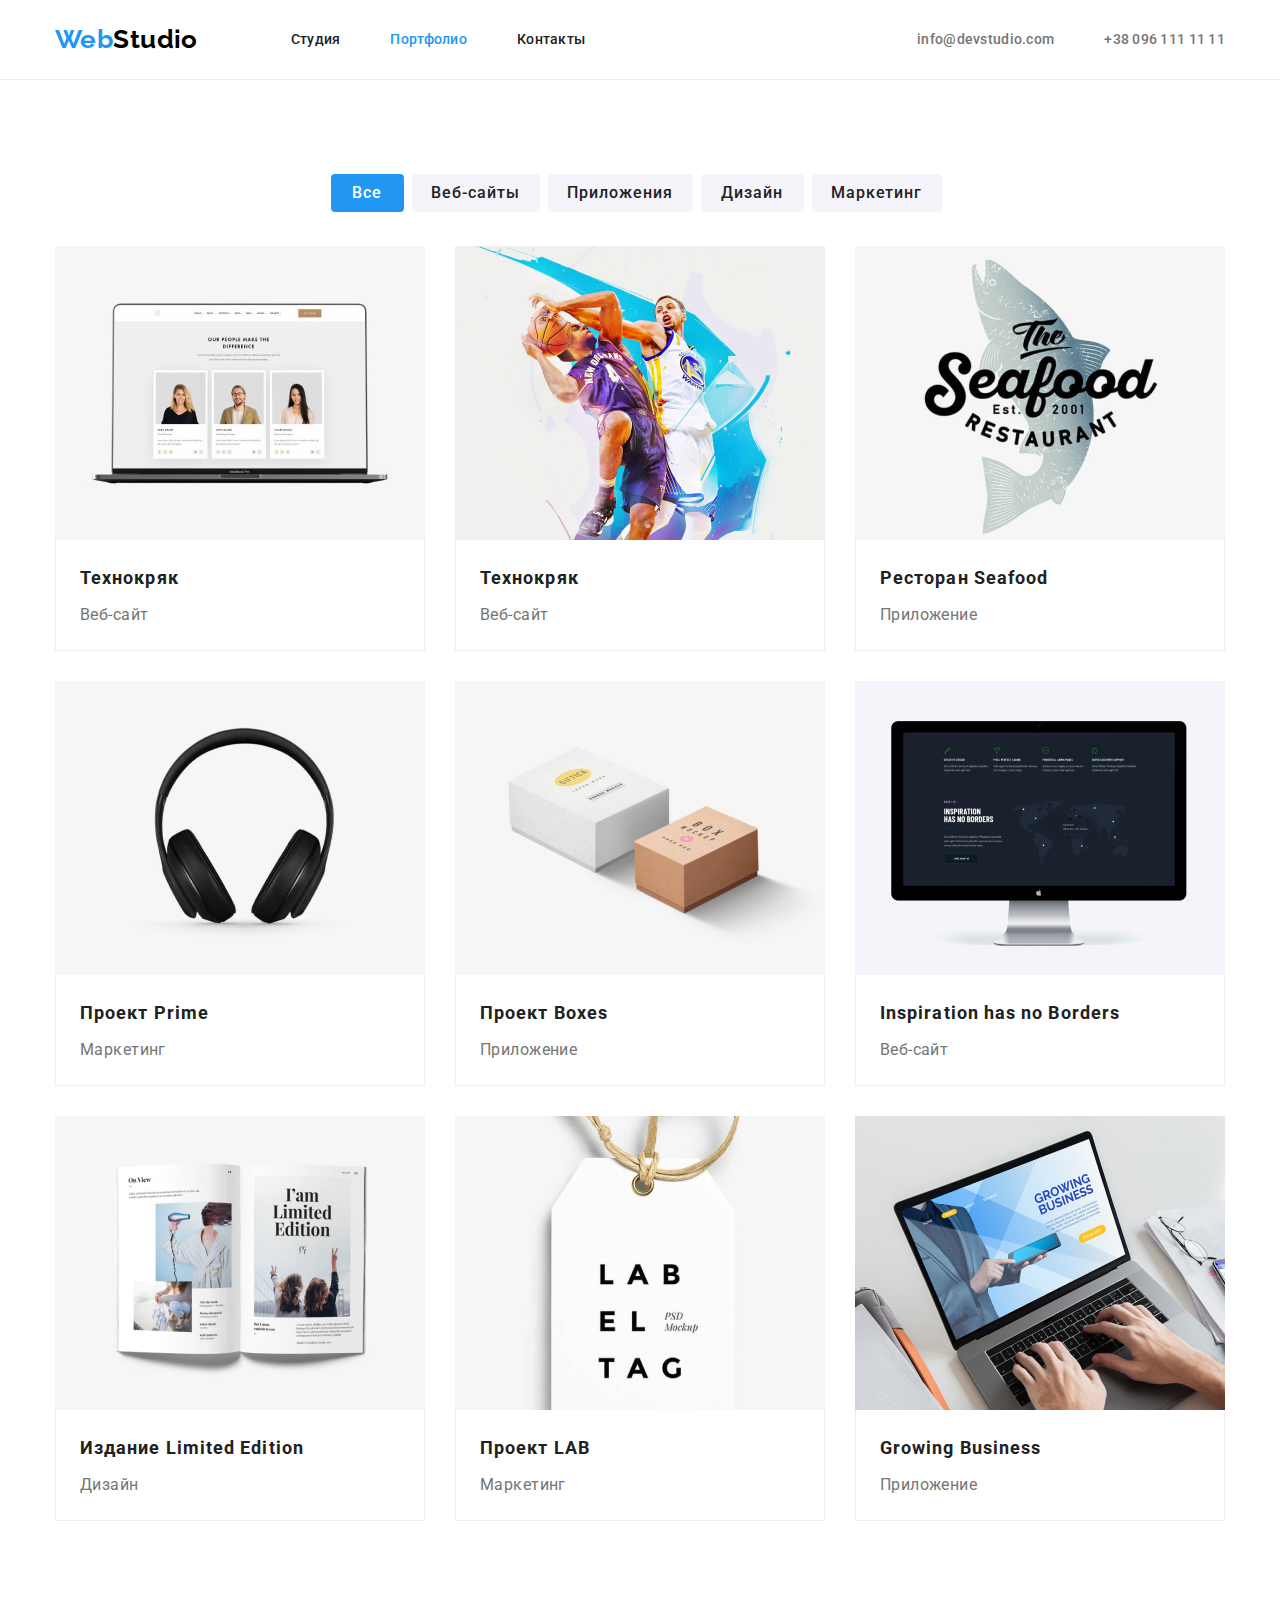
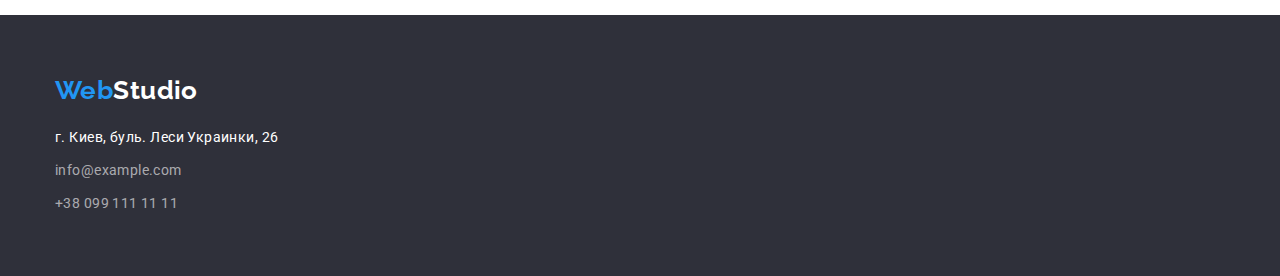
==== commit cf874de7: "Fixed F1-F3." ====
--- a/portfolio.html
+++ b/portfolio.html
@@ -147,7 +147,7 @@
                 </a>
               </li>
 
-              <li>
+              <li class="portfolio-card-item">
                 <a href="#" class="portfolio-link">
                   <img
                     src="./images/portfolio-img-2-2.jpg"
@@ -162,7 +162,7 @@
                 </a>
               </li>
 
-              <li>
+              <li class="portfolio-card-item">
                 <a href="#" class="portfolio-link">
                   <img
                     src="./images/portfolio-img-2-3.jpg"
@@ -179,7 +179,7 @@
                 </a>
               </li>
 
-              <li>
+              <li class="portfolio-card-item">
                 <a href="#" class="portfolio-link">
                   <img
                     src="./images/portfolio-img-3-1.jpg"
@@ -194,7 +194,7 @@
                 </a>
               </li>
 
-              <li>
+              <li class="portfolio-card-item">
                 <a href="#" class="portfolio-link">
                   <img
                     src="./images/portfolio-img-3-2.jpg"
@@ -209,7 +209,7 @@
                 </a>
               </li>
 
-              <li>
+              <li class="portfolio-card-item">
                 <a href="#" class="portfolio-link">
                   <img
                     src="./images/portfolio-img-3-3.jpg"
--- a/css/styles.css
+++ b/css/styles.css
@@ -349,6 +349,8 @@
   border-radius: 0px 0px 4px 4px;
   box-shadow: 0px 1px 3px rgba(0, 0, 0, 0.12), 0px 1px 1px rgba(0, 0, 0, 0.14),
     0px 2px 1px rgba(0, 0, 0, 0.2);
+  background-color: var(--card-bg);
+  padding-bottom: 30px;
 }
 
 .team-title {
@@ -365,16 +367,14 @@
   font-size: 16px;
   line-height: 1.19;
   color: var(--h3-color);
-  padding-top: 30px;
-  background-color: var(--card-bg);
+  margin-top: 30px;
+  margin-bottom: 10px;
 }
 
 .team-position {
   font-size: 16px;
   line-height: 1.19;
   color: var(--p-color);
-  padding-top: 10px;
-  padding-bottom: 30px;
   background-color: var(--card-bg);
 }
 /* styles for portfolio.html/main */
@@ -475,6 +475,7 @@
   line-height: 2;
   letter-spacing: 0.06em;
   color: var(--h2-color);
+  margin-bottom: 4px;
 }
 
 .portfolio-text {
